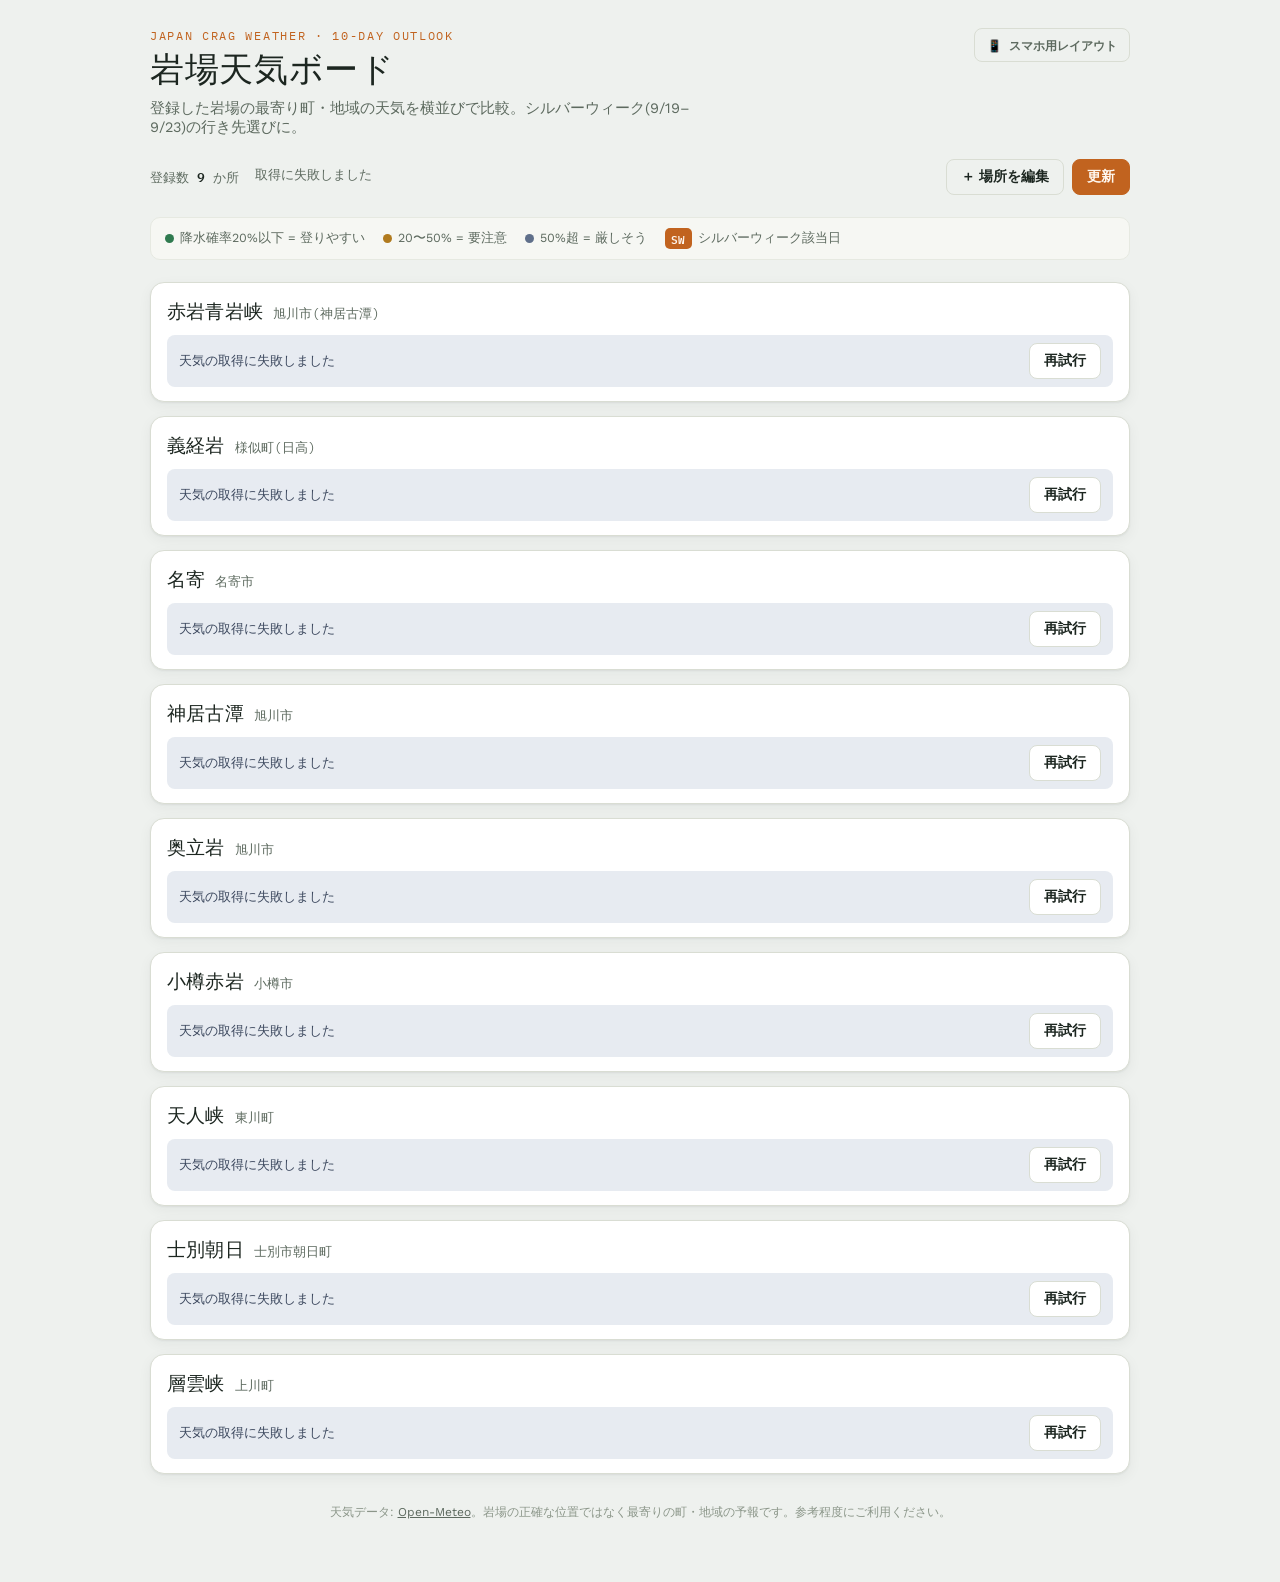
==== index.html @ 3c12f732 "Add mobile-optimized layout (crag switcher + vertical day list) Separate page from the desktop horiz" ====
<!doctype html>
<html lang="ja">
<head>
<meta charset="utf-8" />
<meta name="viewport" content="width=device-width, initial-scale=1" />
<title>岩場天気ボード</title>
<link rel="stylesheet" href="style.css" />
</head>
<body>
<div class="wrap">
  <header>
    <div class="header-top">
      <div>
        <p class="eyebrow">Japan Crag Weather &middot; 10-Day Outlook</p>
        <h1>岩場天気ボード</h1>
      </div>
      <a class="view-switch" href="mobile.html">📱 スマホ用レイアウト</a>
    </div>
    <p class="sub">登録した岩場の最寄り町・地域の天気を横並びで比較。シルバーウィーク(9/19–9/23)の行き先選びに。</p>
  </header>

  <div class="toprow">
    <div class="meta">
      <span>登録数 <b id="count-label">–</b> か所</span>
      <span id="updated-label">読み込み中…</span>
    </div>
    <div style="display:flex;gap:8px;align-items:center;">
      <span class="hidden-note" id="hidden-note" style="display:none;"></span>
      <button class="ghost" id="edit-toggle">＋ 場所を編集</button>
      <button class="primary" id="refresh-btn">更新</button>
    </div>
  </div>

  <div class="legend">
    <span class="item"><span class="dot good"></span>降水確率20%以下 = 登りやすい</span>
    <span class="item"><span class="dot caution"></span>20〜50% = 要注意</span>
    <span class="item"><span class="dot poor"></span>50%超 = 厳しそう</span>
    <span class="item"><span class="sw-chip">SW</span>シルバーウィーク該当日</span>
  </div>

  <div class="add-panel" id="add-panel">
    <label for="add-input">岩場・地名を検索して追加</label>
    <div class="add-row">
      <input type="text" id="add-input" placeholder="例：幌尻岳、増毛、瑞牆山 など" />
      <button id="search-btn">検索</button>
      <button class="ghost" id="cancel-add">閉じる</button>
    </div>
    <div class="search-results" id="search-results"></div>
    <p class="hint">Open-Meteoのジオコーディングで検索します。ヒットしたら追加してください（この端末にのみ保存されます）。</p>
  </div>

  <div class="locations" id="locations"></div>

  <footer>
    天気データ: <a href="https://open-meteo.com/" target="_blank" rel="noopener">Open-Meteo</a>。岩場の正確な位置ではなく最寄りの町・地域の予報です。参考程度にご利用ください。
  </footer>
</div>

<script src="app.js"></script>
</body>
</html>
---- style.css ----
@import url('https://fonts.googleapis.com/css2?family=Fjalla+One&family=Work+Sans:wght@400;500;600;700&family=IBM+Plex+Mono:wght@400;500;600&display=swap');

:root{
  --bg:#eef1ee;
  --surface:#ffffff;
  --surface-raised:#f6f7f3;
  --border:#d9ddd3;
  --border-soft:#e6e9e1;
  --text:#1c2620;
  --text-muted:#5d6a5f;
  --text-faint:#8b9689;
  --accent:#c1631f;
  --accent-soft:#f3e0c9;
  --accent-ink:#5c3212;
  --good:#2f7a4f;
  --good-bg:#e2f1e6;
  --good-ink:#1d5236;
  --caution:#b07a1e;
  --caution-bg:#f6ecd4;
  --caution-ink:#6b4c10;
  --poor:#5f6f8a;
  --poor-bg:#e7ebf1;
  --poor-ink:#3c485e;
  --sw-band:#c1631f;
  --shadow: 0 1px 2px rgba(28,38,32,.06), 0 4px 14px rgba(28,38,32,.05);
}
@media (prefers-color-scheme: dark){
  :root{
    --bg:#141a15;
    --surface:#1b231c;
    --surface-raised:#212b22;
    --border:#31402f;
    --border-soft:#293429;
    --text:#e8ede6;
    --text-muted:#a3b09e;
    --text-faint:#71806e;
    --accent:#e08a3d;
    --accent-soft:#3d2c17;
    --accent-ink:#f3d3ac;
    --good:#5fbf85;
    --good-bg:#193322;
    --good-ink:#a6e2bc;
    --caution:#dcb04e;
    --caution-bg:#3a2f14;
    --caution-ink:#f0d896;
    --poor:#93a3c2;
    --poor-bg:#232c3a;
    --poor-ink:#c1cbe0;
    --sw-band:#e08a3d;
    --shadow: 0 1px 2px rgba(0,0,0,.3), 0 4px 18px rgba(0,0,0,.35);
  }
}

*{box-sizing:border-box;}
html,body{background:var(--bg);}
body{
  color:var(--text);
  font-family:'Work Sans', system-ui, -apple-system, 'Hiragino Sans', 'Yu Gothic', sans-serif;
  margin:0;
  padding-inline:20px;
  padding-block:28px 60px;
}
.wrap{max-width:980px;margin-inline:auto;display:flex;flex-direction:column;gap:22px;}

h1{
  font-family:'Fjalla One', 'Hiragino Sans', sans-serif;
  font-weight:400;
  letter-spacing:.02em;
  font-size:clamp(26px,4vw,34px);
  margin:0;
  text-wrap:balance;
}
.eyebrow{
  font-family:'IBM Plex Mono', monospace;
  font-size:12px;
  letter-spacing:.14em;
  text-transform:uppercase;
  color:var(--accent);
  margin:0 0 4px;
}
header p.sub{margin:6px 0 0;color:var(--text-muted);font-size:14.5px;max-width:62ch;}
.header-top{display:flex;justify-content:space-between;align-items:flex-start;gap:12px;flex-wrap:wrap;}
.view-switch{
  font-family:'IBM Plex Mono',monospace;font-size:12px;font-weight:600;color:var(--text-muted);
  border:1px solid var(--border);border-radius:8px;padding:6px 12px;text-decoration:none;
  white-space:nowrap;flex:none;
}
.view-switch:hover{border-color:var(--accent);color:var(--accent-ink);}

.toprow{display:flex;flex-wrap:wrap;gap:12px;align-items:center;justify-content:space-between;}
.meta{
  display:flex;gap:16px;flex-wrap:wrap;
  font-family:'IBM Plex Mono',monospace;font-size:12.5px;color:var(--text-muted);
}
.meta b{color:var(--text);font-weight:600;}
button{
  font-family:'Work Sans',sans-serif;font-weight:600;font-size:13.5px;
  border-radius:8px;border:1px solid var(--border);background:var(--surface);
  color:var(--text);padding:8px 14px;cursor:pointer;
}
button:hover{border-color:var(--accent);}
button:focus-visible, input:focus-visible, a:focus-visible{outline:2px solid var(--accent);outline-offset:2px;}
button.primary{background:var(--accent);border-color:var(--accent);color:#fff8f0;}
button.ghost{background:transparent;}
button:disabled{opacity:.5;cursor:default;}

.legend{
  display:flex;flex-wrap:wrap;gap:10px 18px;align-items:center;
  background:var(--surface-raised);border:1px solid var(--border-soft);
  border-radius:10px;padding:10px 14px;font-size:12.5px;color:var(--text-muted);
}
.legend .item{display:flex;align-items:center;gap:6px;}
.dot{width:9px;height:9px;border-radius:50%;flex:none;}
.dot.good{background:var(--good);}
.dot.caution{background:var(--caution);}
.dot.poor{background:var(--poor);}
.legend .sw-chip{
  font-family:'IBM Plex Mono',monospace;font-size:10.5px;font-weight:600;
  color:#fff8f0;background:var(--sw-band);border-radius:5px;padding:1px 6px;letter-spacing:.04em;
}

.locations{display:flex;flex-direction:column;gap:14px;}

.card{
  background:var(--surface);border:1px solid var(--border);border-radius:14px;
  box-shadow:var(--shadow);padding:16px 16px 14px;
}
.card.hidden-card{display:none;}
.card-head{display:flex;align-items:baseline;justify-content:space-between;gap:10px;flex-wrap:wrap;margin-bottom:10px;}
.card-title{display:flex;align-items:baseline;gap:10px;flex-wrap:wrap;}
.card-title h2{font-family:'Fjalla One',sans-serif;font-weight:400;font-size:19px;margin:0;letter-spacing:.01em;}
.card-title .region{font-size:12.5px;color:var(--text-muted);font-family:'IBM Plex Mono',monospace;}
.icon-btn{
  font-family:'IBM Plex Mono',monospace;font-size:11px;color:var(--text-faint);
  background:none;border:none;padding:2px 4px;cursor:pointer;
}
.icon-btn:hover{color:var(--poor-ink);}

.strip{
  display:grid;grid-auto-flow:column;grid-auto-columns:88px;gap:8px;
  overflow-x:auto;padding-bottom:4px;
}
.day{
  border:1px solid var(--border-soft);border-radius:10px;padding:9px 6px 8px;
  display:flex;flex-direction:column;align-items:center;gap:4px;
  background:var(--surface-raised);position:relative;
}
.day.sw{border-color:var(--sw-band);}
.day .sw-tag{
  position:absolute;top:-8px;font-family:'IBM Plex Mono',monospace;font-size:9px;font-weight:600;
  color:#fff8f0;background:var(--sw-band);border-radius:4px;padding:0 4px;letter-spacing:.03em;
}
.day .wd{font-size:11px;color:var(--text-muted);font-weight:600;}
.day .dt{font-family:'IBM Plex Mono',monospace;font-size:10.5px;color:var(--text-faint);}
.day .icon{font-size:22px;line-height:1;margin:2px 0;}
.day .temps{font-family:'IBM Plex Mono',monospace;font-variant-numeric:tabular-nums;font-size:12.5px;text-align:center;}
.day .temps .hi{color:var(--text);font-weight:600;}
.day .temps .lo{color:var(--text-faint);}
.day .pop{
  font-family:'IBM Plex Mono',monospace;font-size:10.5px;font-weight:600;border-radius:5px;
  padding:1px 6px;margin-top:2px;
}
.pop.good{background:var(--good-bg);color:var(--good-ink);}
.pop.caution{background:var(--caution-bg);color:var(--caution-ink);}
.pop.poor{background:var(--poor-bg);color:var(--poor-ink);}

.skeleton .day{background:var(--surface-raised);opacity:.5;}
.row-error{
  font-size:13px;color:var(--poor-ink);background:var(--poor-bg);border-radius:8px;
  padding:8px 12px;display:flex;align-items:center;justify-content:space-between;gap:10px;
}

.add-panel{
  background:var(--surface);border:1px dashed var(--border);border-radius:14px;padding:14px 16px;
  display:none;flex-direction:column;gap:10px;
}
.add-panel.open{display:flex;}
.add-panel label{font-size:12.5px;color:var(--text-muted);font-weight:600;}
.add-row{display:flex;gap:8px;flex-wrap:wrap;}
.add-row input[type="text"]{
  flex:1;min-width:180px;border:1px solid var(--border);border-radius:8px;padding:8px 10px;
  background:var(--surface-raised);color:var(--text);font-family:'Work Sans',sans-serif;font-size:14px;
}
.search-results{display:flex;flex-direction:column;gap:6px;}
.search-hit{
  display:flex;justify-content:space-between;gap:8px;align-items:center;
  border:1px solid var(--border-soft);border-radius:8px;padding:7px 10px;font-size:13px;
  background:var(--surface-raised);
}
.search-hit span.name{font-weight:600;}
.search-hit span.geo{font-family:'IBM Plex Mono',monospace;font-size:11px;color:var(--text-faint);}
.hint{font-size:12px;color:var(--text-faint);margin:0;}

.hidden-note{font-size:12.5px;color:var(--text-muted);}
.hidden-note button{padding:3px 9px;font-size:12px;margin-left:6px;}

footer{color:var(--text-faint);font-size:12px;text-align:center;margin-top:6px;line-height:1.7;}
footer a{color:var(--text-muted);}

@media (max-width:480px){
  .strip{grid-auto-columns:78px;}
}
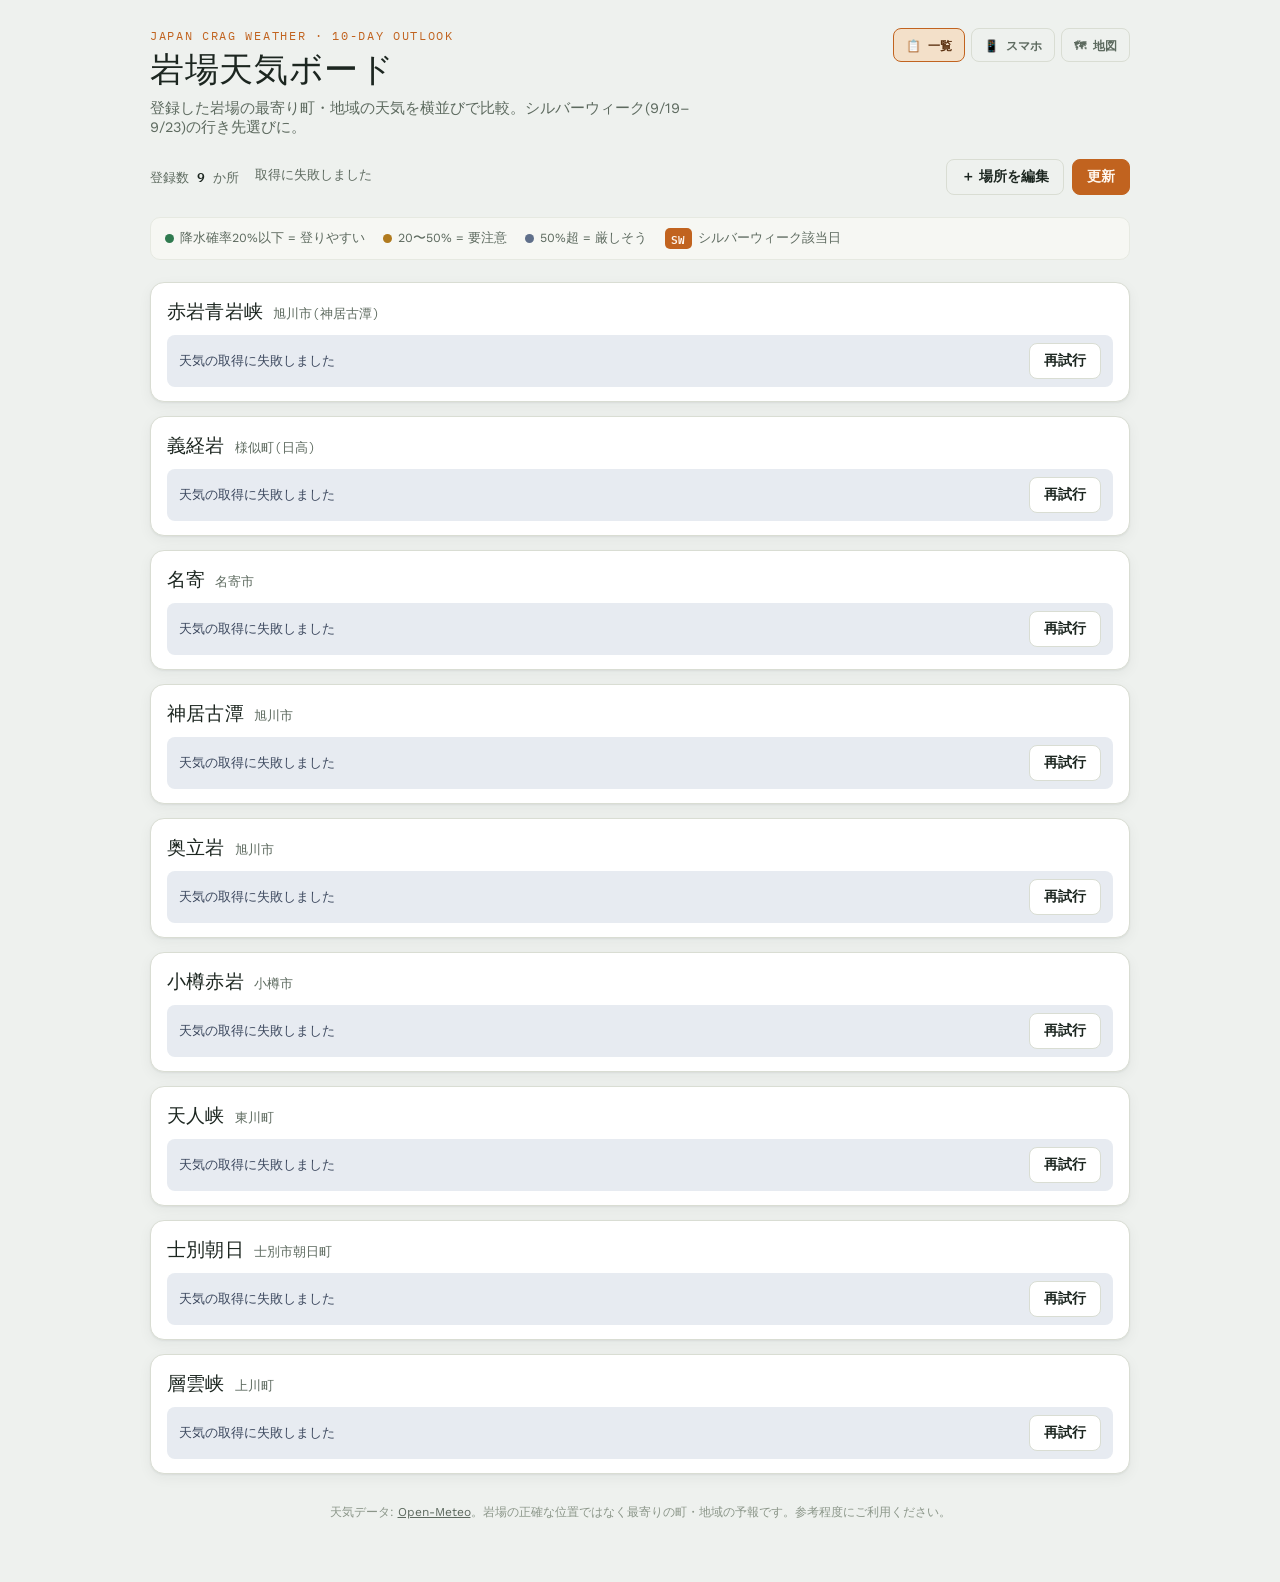
==== commit 53a7f1f7: "Mobile: day-count filter + all-crags list; add crag map page Mobile layout now shows every registere" ====
--- a/index.html
+++ b/index.html
@@ -14,7 +14,11 @@
         <p class="eyebrow">Japan Crag Weather &middot; 10-Day Outlook</p>
         <h1>岩場天気ボード</h1>
       </div>
-      <a class="view-switch" href="mobile.html">📱 スマホ用レイアウト</a>
+      <nav class="view-nav">
+        <span class="view-switch active">📋 一覧</span>
+        <a class="view-switch" href="mobile.html">📱 スマホ</a>
+        <a class="view-switch" href="map.html">🗺 地図</a>
+      </nav>
     </div>
     <p class="sub">登録した岩場の最寄り町・地域の天気を横並びで比較。シルバーウィーク(9/19–9/23)の行き先選びに。</p>
   </header>
--- a/style.css
+++ b/style.css
@@ -80,12 +80,14 @@
 }
 header p.sub{margin:6px 0 0;color:var(--text-muted);font-size:14.5px;max-width:62ch;}
 .header-top{display:flex;justify-content:space-between;align-items:flex-start;gap:12px;flex-wrap:wrap;}
+.view-nav{display:flex;gap:6px;flex:none;}
 .view-switch{
   font-family:'IBM Plex Mono',monospace;font-size:12px;font-weight:600;color:var(--text-muted);
   border:1px solid var(--border);border-radius:8px;padding:6px 12px;text-decoration:none;
   white-space:nowrap;flex:none;
 }
 .view-switch:hover{border-color:var(--accent);color:var(--accent-ink);}
+.view-switch.active{background:var(--accent-soft);border-color:var(--accent);color:var(--accent-ink);}
 
 .toprow{display:flex;flex-wrap:wrap;gap:12px;align-items:center;justify-content:space-between;}
 .meta{
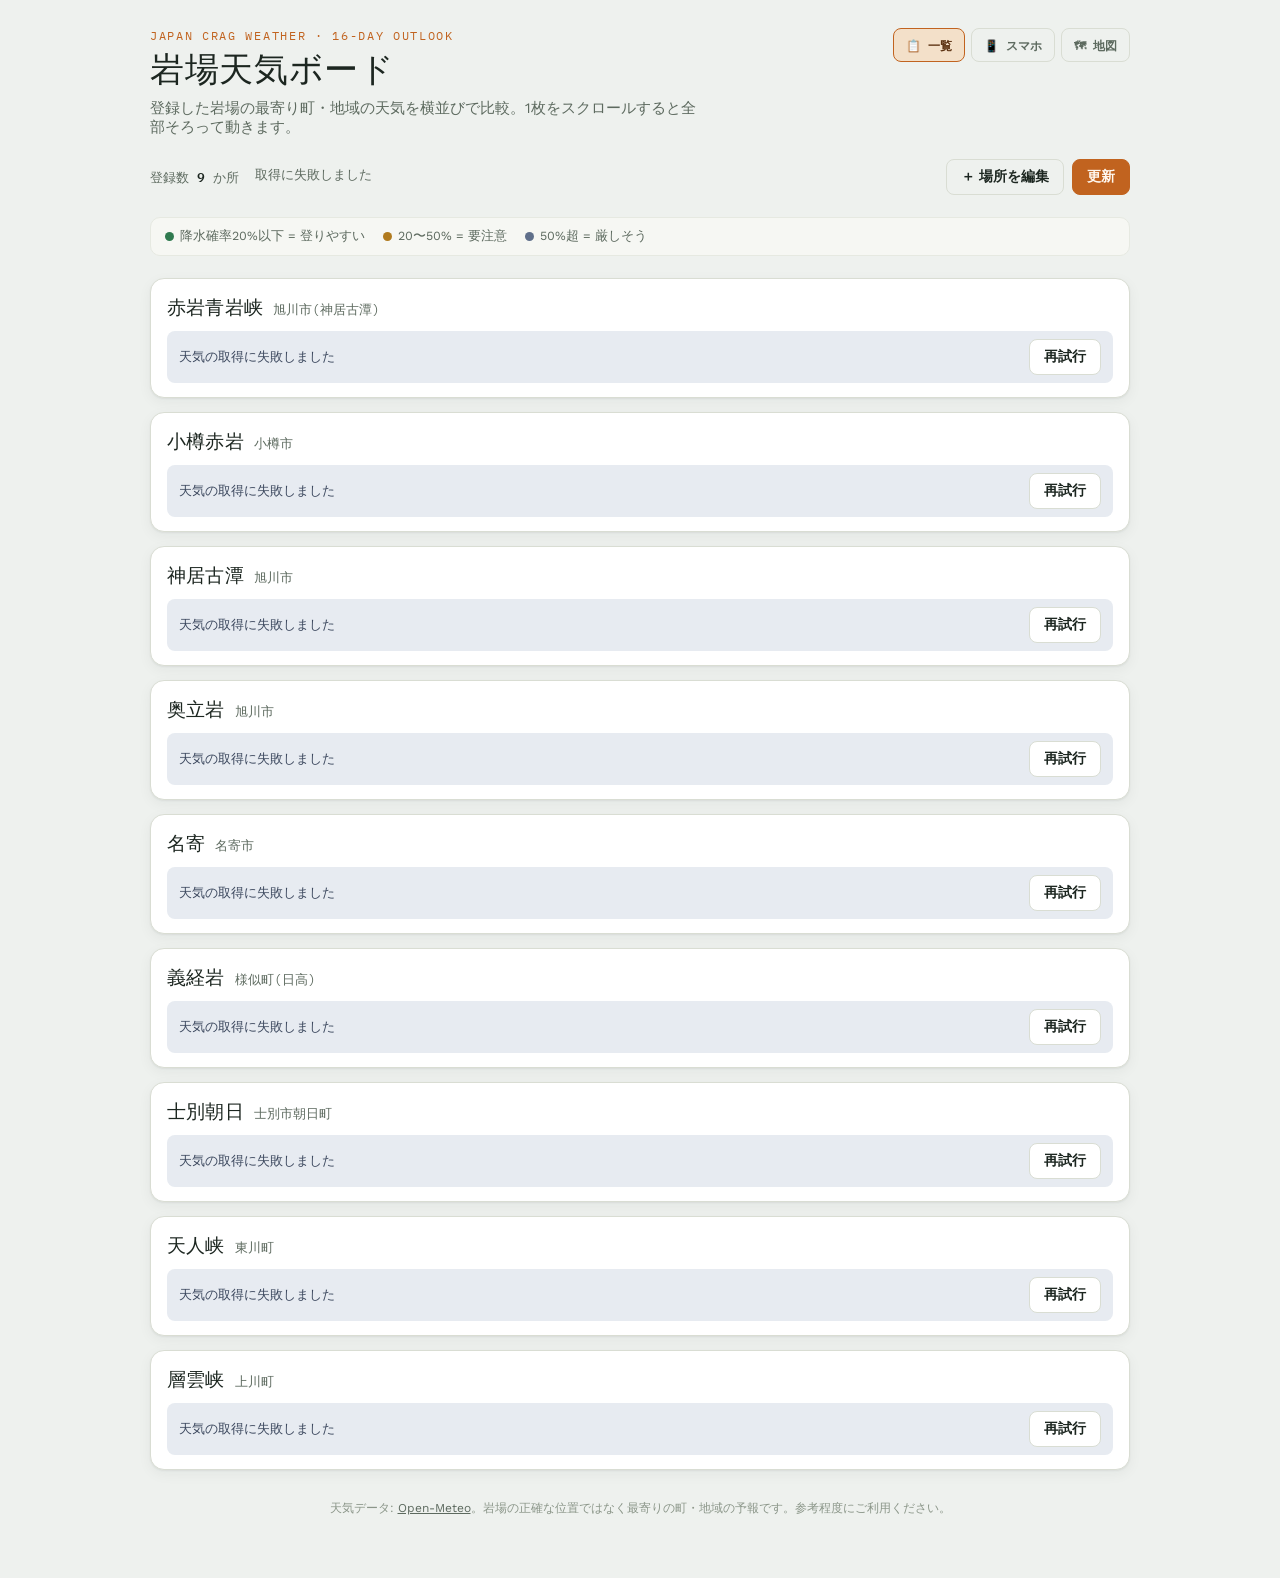
==== commit c08f3154: "Sync scroll across crags, drop Silver Week, calendar-driven views - Scrolling one crag's day-strip n" ====
--- a/index.html
+++ b/index.html
@@ -5,13 +5,23 @@
 <meta name="viewport" content="width=device-width, initial-scale=1" />
 <title>岩場天気ボード</title>
 <link rel="stylesheet" href="style.css" />
+<script>
+  // Narrow-screen visitors get the touch-friendly layout automatically;
+  // a visitor who came back here on purpose (via the mobile page's nav) is left alone.
+  try{
+    var prefersDesktop = sessionStorage.getItem("crag-weather-prefer-desktop") === "1";
+    if(!prefersDesktop && window.matchMedia("(max-width: 700px)").matches){
+      location.replace("mobile.html");
+    }
+  }catch(e){}
+</script>
 </head>
 <body>
 <div class="wrap">
   <header>
     <div class="header-top">
       <div>
-        <p class="eyebrow">Japan Crag Weather &middot; 10-Day Outlook</p>
+        <p class="eyebrow">Japan Crag Weather &middot; 16-Day Outlook</p>
         <h1>岩場天気ボード</h1>
       </div>
       <nav class="view-nav">
@@ -20,7 +30,7 @@
         <a class="view-switch" href="map.html">🗺 地図</a>
       </nav>
     </div>
-    <p class="sub">登録した岩場の最寄り町・地域の天気を横並びで比較。シルバーウィーク(9/19–9/23)の行き先選びに。</p>
+    <p class="sub">登録した岩場の最寄り町・地域の天気を横並びで比較。1枚をスクロールすると全部そろって動きます。</p>
   </header>
 
   <div class="toprow">
@@ -39,7 +49,6 @@
     <span class="item"><span class="dot good"></span>降水確率20%以下 = 登りやすい</span>
     <span class="item"><span class="dot caution"></span>20〜50% = 要注意</span>
     <span class="item"><span class="dot poor"></span>50%超 = 厳しそう</span>
-    <span class="item"><span class="sw-chip">SW</span>シルバーウィーク該当日</span>
   </div>
 
   <div class="add-panel" id="add-panel">
@@ -60,6 +69,7 @@
   </footer>
 </div>
 
+<script src="shared.js"></script>
 <script src="app.js"></script>
 </body>
 </html>
--- a/style.css
+++ b/style.css
@@ -21,7 +21,6 @@
   --poor:#5f6f8a;
   --poor-bg:#e7ebf1;
   --poor-ink:#3c485e;
-  --sw-band:#c1631f;
   --shadow: 0 1px 2px rgba(28,38,32,.06), 0 4px 14px rgba(28,38,32,.05);
 }
 @media (prefers-color-scheme: dark){
@@ -46,7 +45,6 @@
     --poor:#93a3c2;
     --poor-bg:#232c3a;
     --poor-ink:#c1cbe0;
-    --sw-band:#e08a3d;
     --shadow: 0 1px 2px rgba(0,0,0,.3), 0 4px 18px rgba(0,0,0,.35);
   }
 }
@@ -116,10 +114,14 @@
 .dot.good{background:var(--good);}
 .dot.caution{background:var(--caution);}
 .dot.poor{background:var(--poor);}
-.legend .sw-chip{
-  font-family:'IBM Plex Mono',monospace;font-size:10.5px;font-weight:600;
-  color:#fff8f0;background:var(--sw-band);border-radius:5px;padding:1px 6px;letter-spacing:.04em;
-}
+
+.date-row{display:flex;align-items:center;gap:10px;flex-wrap:wrap;}
+.date-row label{font-size:12.5px;color:var(--text-muted);font-weight:600;}
+.date-row input[type="date"]{
+  border:1px solid var(--border);border-radius:8px;padding:7px 10px;background:var(--surface);
+  color:var(--text);font-family:'IBM Plex Mono',monospace;font-size:13.5px;
+}
+.date-row .date-hint{font-size:12px;color:var(--text-faint);}
 
 .locations{display:flex;flex-direction:column;gap:14px;}
 
@@ -146,11 +148,6 @@
   border:1px solid var(--border-soft);border-radius:10px;padding:9px 6px 8px;
   display:flex;flex-direction:column;align-items:center;gap:4px;
   background:var(--surface-raised);position:relative;
-}
-.day.sw{border-color:var(--sw-band);}
-.day .sw-tag{
-  position:absolute;top:-8px;font-family:'IBM Plex Mono',monospace;font-size:9px;font-weight:600;
-  color:#fff8f0;background:var(--sw-band);border-radius:4px;padding:0 4px;letter-spacing:.03em;
 }
 .day .wd{font-size:11px;color:var(--text-muted);font-weight:600;}
 .day .dt{font-family:'IBM Plex Mono',monospace;font-size:10.5px;color:var(--text-faint);}
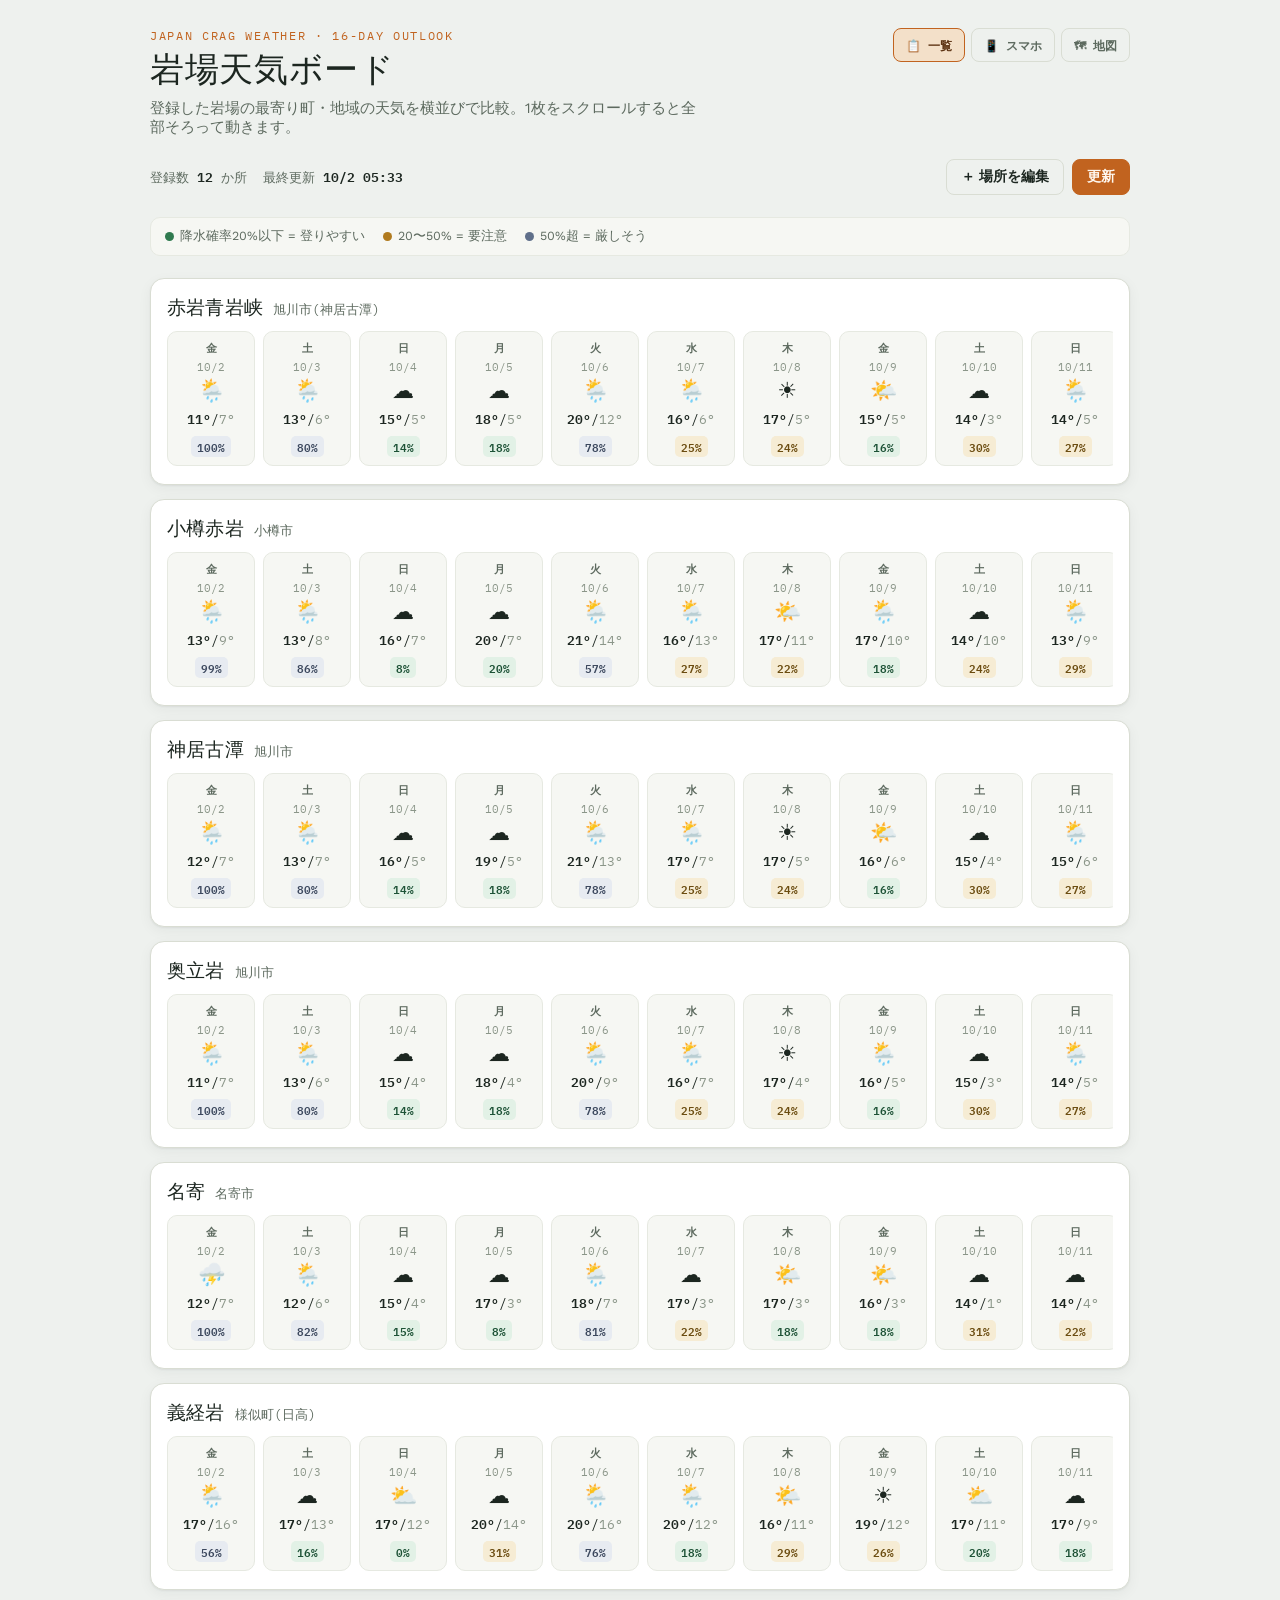
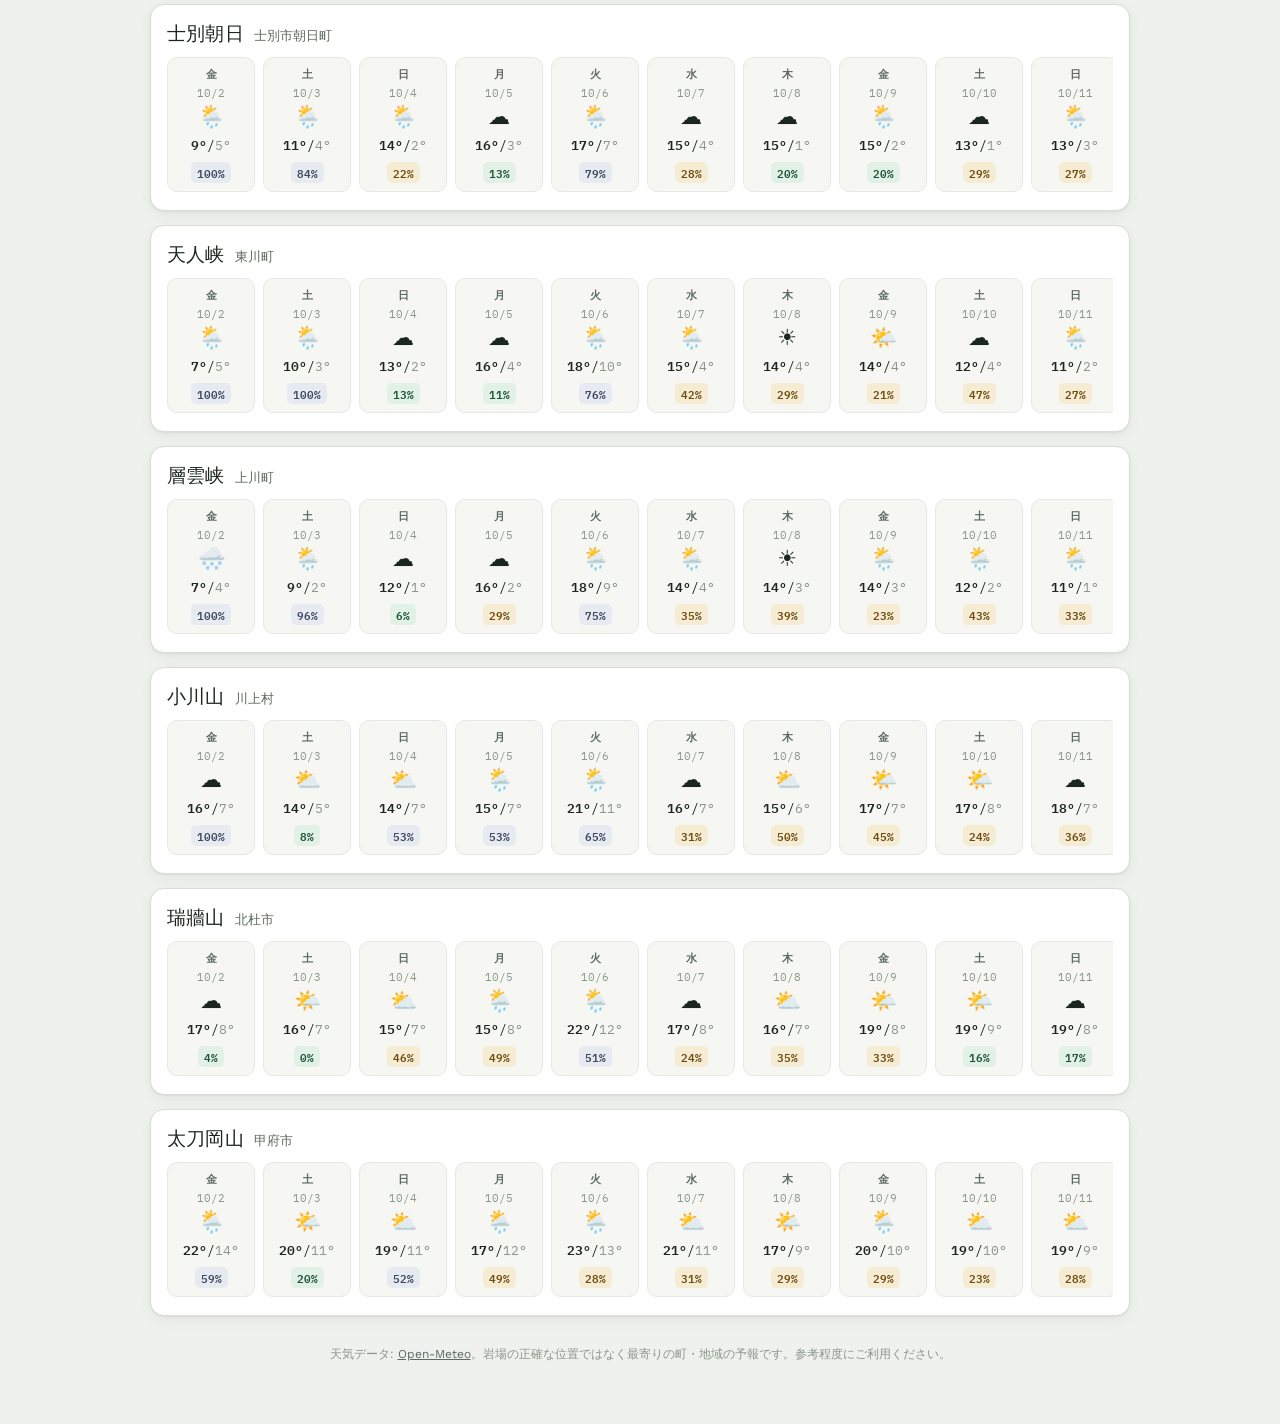
==== commit 6afb976b: "Add SEO basics: meta tags, OGP, structured data, robots.txt, sitemap.xml The site had zero SEO surfa" ====
--- a/index.html
+++ b/index.html
@@ -3,8 +3,33 @@
 <head>
 <meta charset="utf-8" />
 <meta name="viewport" content="width=device-width, initial-scale=1" />
-<title>岩場天気ボード</title>
+<title>岩場天気ボード - クライミング岩場の天気予報まとめ</title>
+<meta name="description" content="全国のクライミング・ボルダリングの岩場、最寄り町の天気予報をまとめて比較できる無料ツール。16日間の予報を一覧・地図・スマホ向けカレンダーから確認できます。" />
+<meta name="robots" content="index,follow" />
+<link rel="canonical" href="https://shumpei2001.github.io/crag-weather/" />
+<meta property="og:type" content="website" />
+<meta property="og:site_name" content="岩場天気ボード" />
+<meta property="og:title" content="岩場天気ボード - クライミング岩場の天気予報まとめ" />
+<meta property="og:description" content="全国のクライミング・ボルダリングの岩場、最寄り町の天気予報をまとめて比較できる無料ツール。" />
+<meta property="og:url" content="https://shumpei2001.github.io/crag-weather/" />
+<meta property="og:locale" content="ja_JP" />
+<meta name="twitter:card" content="summary" />
+<meta name="twitter:title" content="岩場天気ボード - クライミング岩場の天気予報まとめ" />
+<meta name="twitter:description" content="全国のクライミング・ボルダリングの岩場、最寄り町の天気予報をまとめて比較できる無料ツール。" />
 <link rel="stylesheet" href="style.css" />
+<script type="application/ld+json">
+{
+  "@context": "https://schema.org",
+  "@type": "WebApplication",
+  "name": "岩場天気ボード",
+  "url": "https://shumpei2001.github.io/crag-weather/",
+  "description": "全国のクライミング・ボルダリングの岩場、最寄り町の天気予報をまとめて比較できる無料ツール。",
+  "applicationCategory": "UtilitiesApplication",
+  "operatingSystem": "Any",
+  "inLanguage": "ja",
+  "isAccessibleForFree": true
+}
+</script>
 <script>
   // Narrow-screen visitors get the touch-friendly layout automatically;
   // a visitor who came back here on purpose (via the mobile page's nav) is left alone.
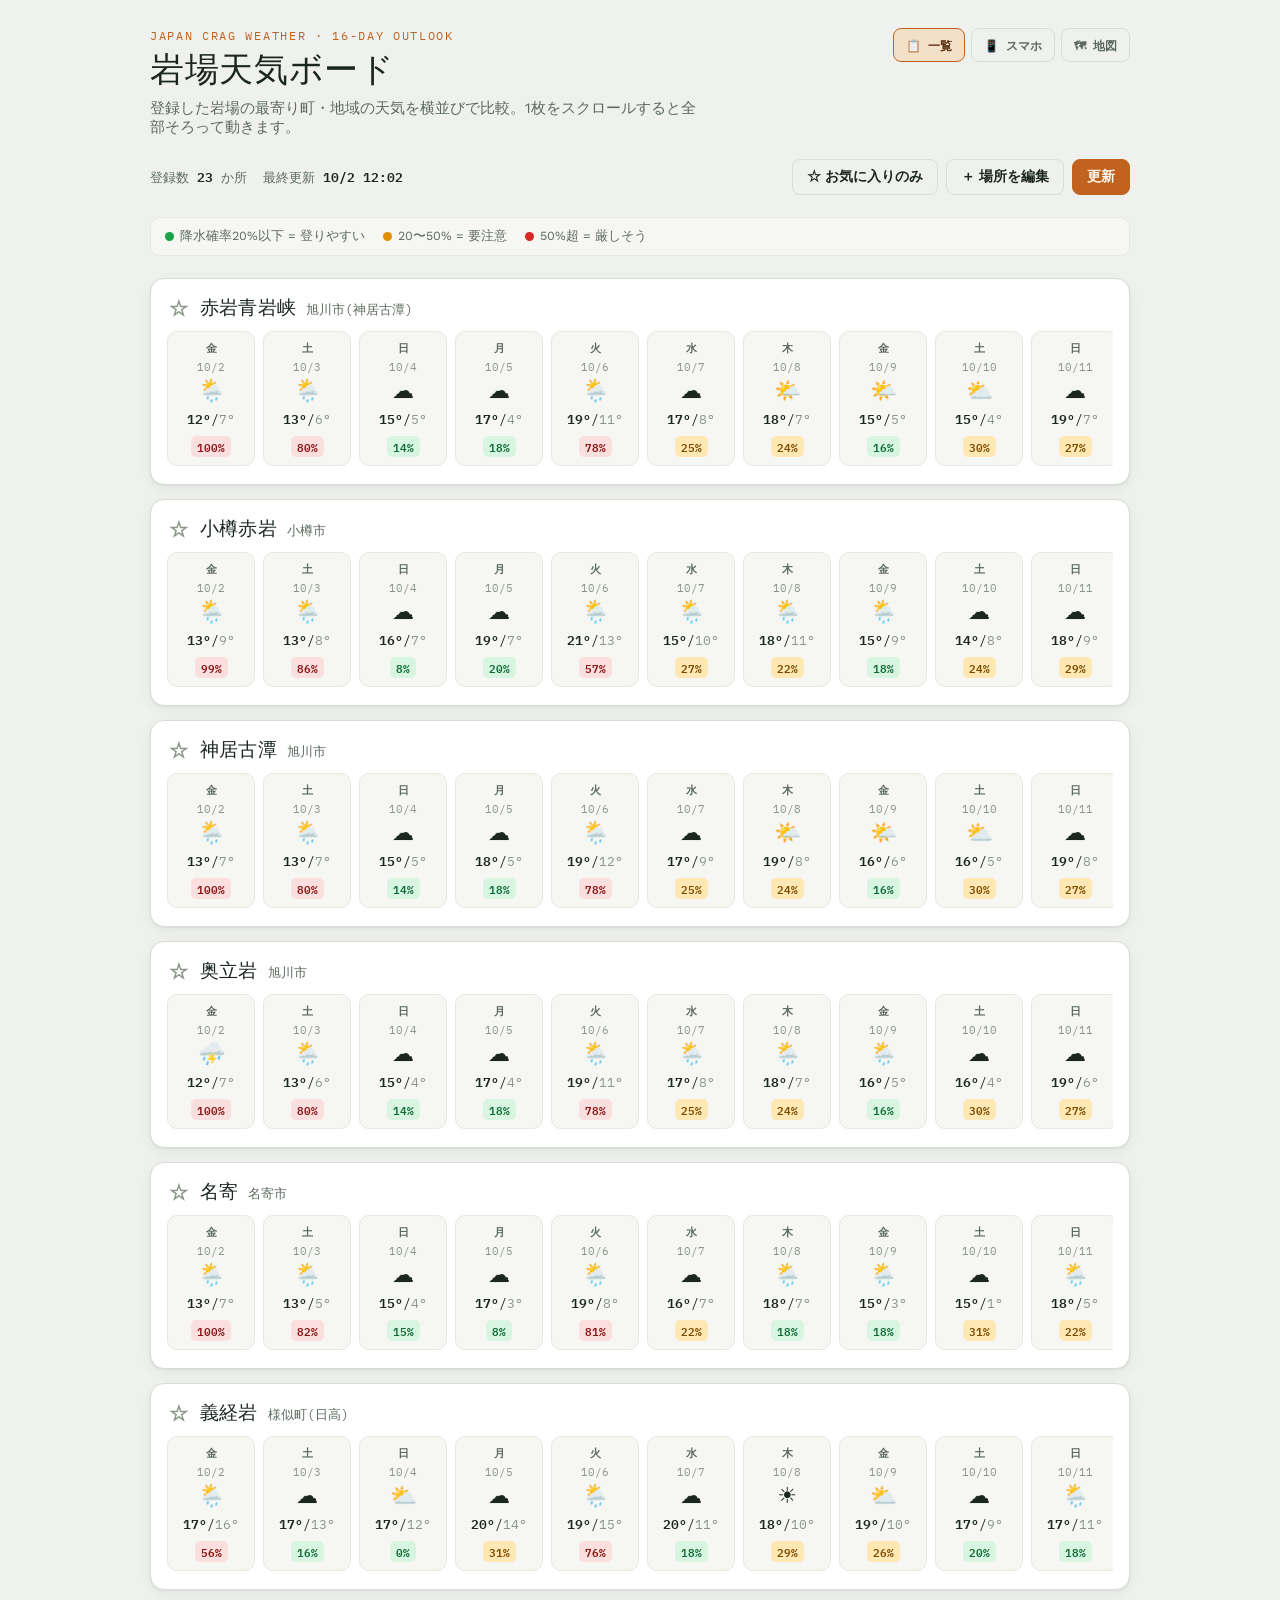
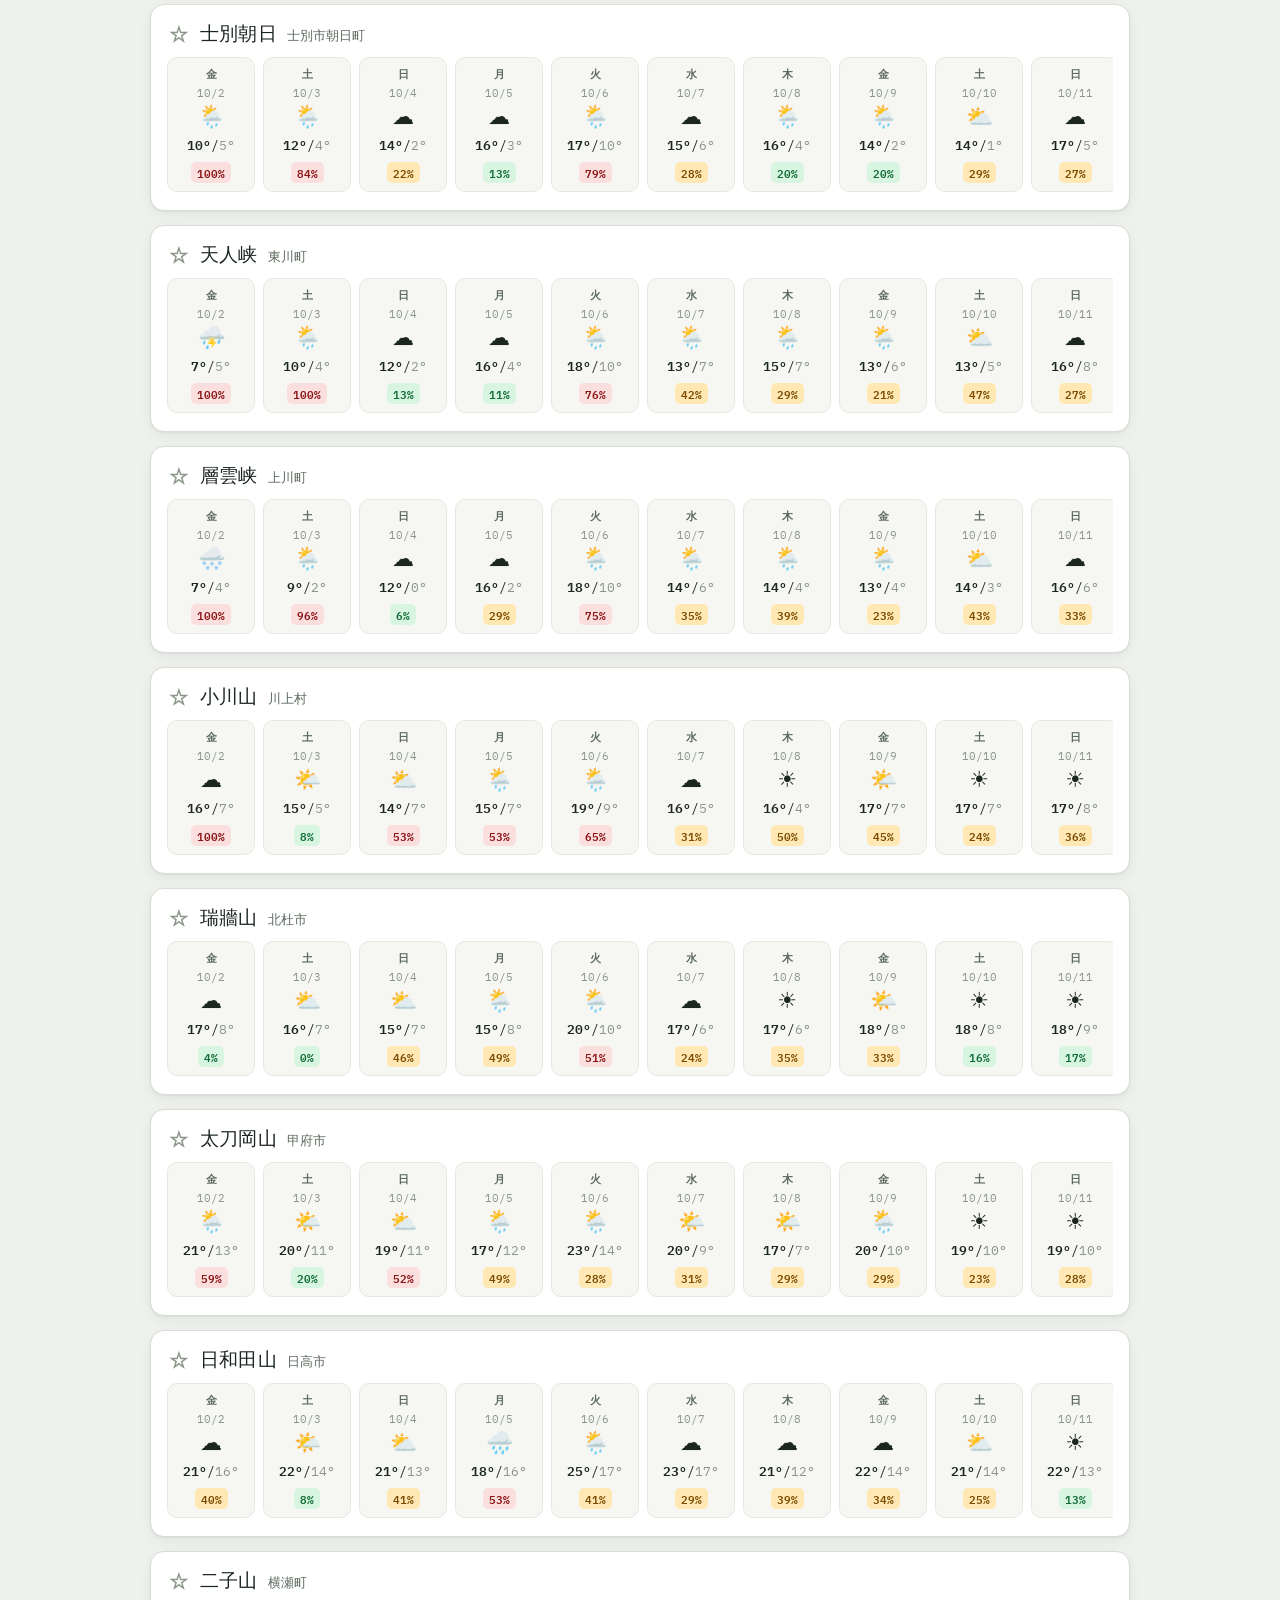
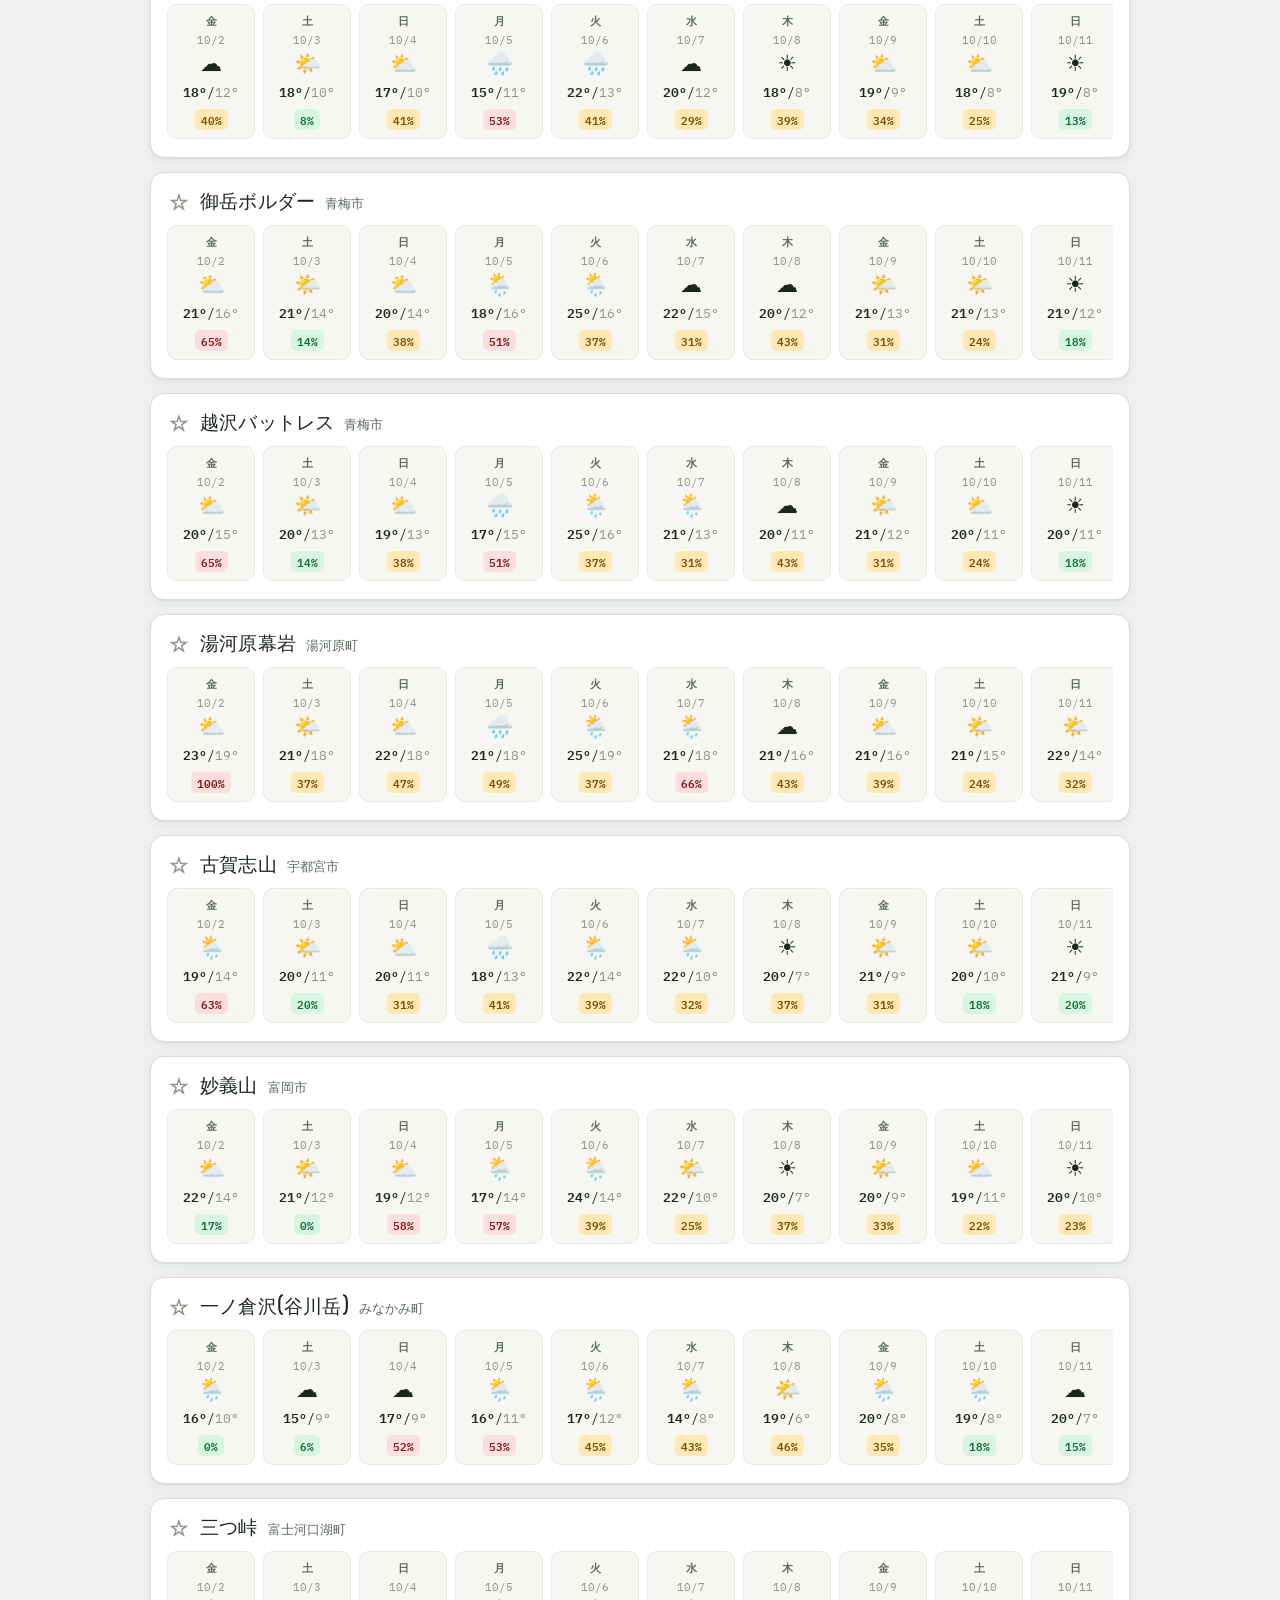
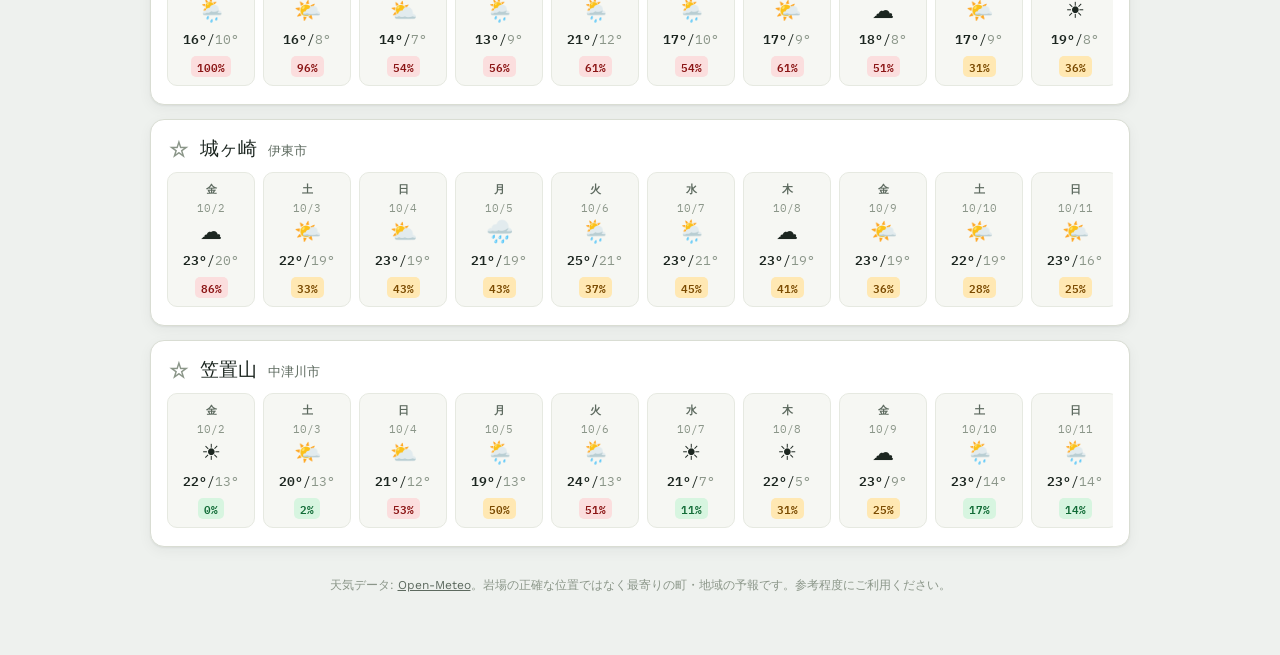
==== commit dc1a978e: "Add favorites: star crags and filter to favorites only Star button on every crag card (desktop + mob" ====
--- a/index.html
+++ b/index.html
@@ -3,6 +3,7 @@
 <head>
 <meta charset="utf-8" />
 <meta name="viewport" content="width=device-width, initial-scale=1" />
+<meta name="google-site-verification" content="5ssYtraUN7Qin5nMZVp0XB-z2Ccbjzz2m-BGXpXzD_s" />
 <title>岩場天気ボード - クライミング岩場の天気予報まとめ</title>
 <meta name="description" content="全国のクライミング・ボルダリングの岩場、最寄り町の天気予報をまとめて比較できる無料ツール。16日間の予報を一覧・地図・スマホ向けカレンダーから確認できます。" />
 <meta name="robots" content="index,follow" />
@@ -65,6 +66,7 @@
     </div>
     <div style="display:flex;gap:8px;align-items:center;">
       <span class="hidden-note" id="hidden-note" style="display:none;"></span>
+      <button class="ghost fav-toggle" id="fav-toggle">☆ お気に入りのみ</button>
       <button class="ghost" id="edit-toggle">＋ 場所を編集</button>
       <button class="primary" id="refresh-btn">更新</button>
     </div>
--- a/style.css
+++ b/style.css
@@ -12,15 +12,15 @@
   --accent:#c1631f;
   --accent-soft:#f3e0c9;
   --accent-ink:#5c3212;
-  --good:#2f7a4f;
-  --good-bg:#e2f1e6;
-  --good-ink:#1d5236;
-  --caution:#b07a1e;
-  --caution-bg:#f6ecd4;
-  --caution-ink:#6b4c10;
-  --poor:#5f6f8a;
-  --poor-bg:#e7ebf1;
-  --poor-ink:#3c485e;
+  --good:#16a34a;
+  --good-bg:#d7f5e0;
+  --good-ink:#116b36;
+  --caution:#e08e00;
+  --caution-bg:#ffe8b3;
+  --caution-ink:#7a4a00;
+  --poor:#dc2626;
+  --poor-bg:#fbdede;
+  --poor-ink:#8a1414;
   --shadow: 0 1px 2px rgba(28,38,32,.06), 0 4px 14px rgba(28,38,32,.05);
 }
 @media (prefers-color-scheme: dark){
@@ -36,15 +36,15 @@
     --accent:#e08a3d;
     --accent-soft:#3d2c17;
     --accent-ink:#f3d3ac;
-    --good:#5fbf85;
-    --good-bg:#193322;
-    --good-ink:#a6e2bc;
-    --caution:#dcb04e;
-    --caution-bg:#3a2f14;
-    --caution-ink:#f0d896;
-    --poor:#93a3c2;
-    --poor-bg:#232c3a;
-    --poor-ink:#c1cbe0;
+    --good:#22c55e;
+    --good-bg:#0f3d20;
+    --good-ink:#8df0b0;
+    --caution:#f59e0b;
+    --caution-bg:#452c05;
+    --caution-ink:#ffcf70;
+    --poor:#ef4444;
+    --poor-bg:#451a1a;
+    --poor-ink:#ffb4b4;
     --shadow: 0 1px 2px rgba(0,0,0,.3), 0 4px 18px rgba(0,0,0,.35);
   }
 }
@@ -139,6 +139,13 @@
   background:none;border:none;padding:2px 4px;cursor:pointer;
 }
 .icon-btn:hover{color:var(--poor-ink);}
+.star-btn{
+  background:none;border:none;padding:0 2px;margin:0;font-size:19px;line-height:1;
+  color:var(--text-faint);cursor:pointer;align-self:center;
+}
+.star-btn:hover{color:var(--caution);border:none;}
+.star-btn.on{color:var(--caution);}
+.fav-toggle.on{background:var(--caution-bg);border-color:var(--caution);color:var(--caution-ink);}
 
 .strip{
   display:grid;grid-auto-flow:column;grid-auto-columns:88px;gap:8px;
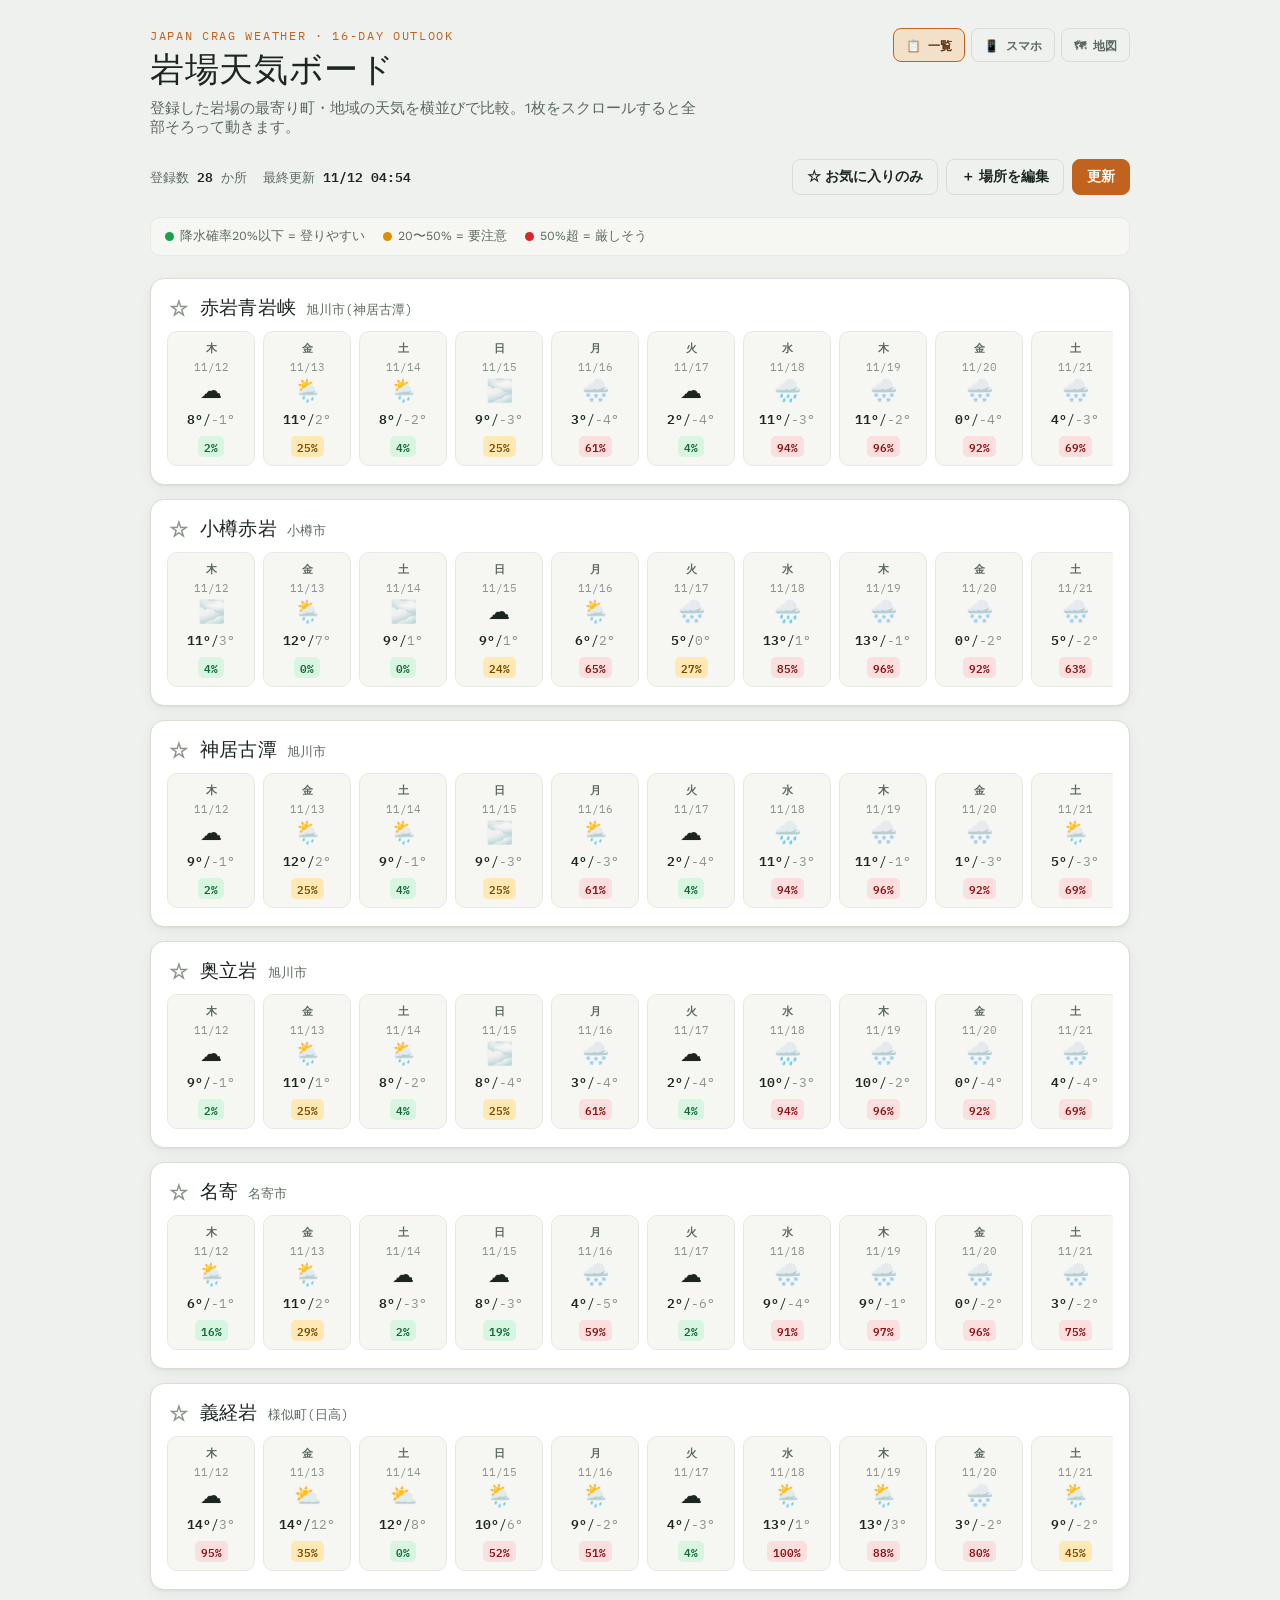
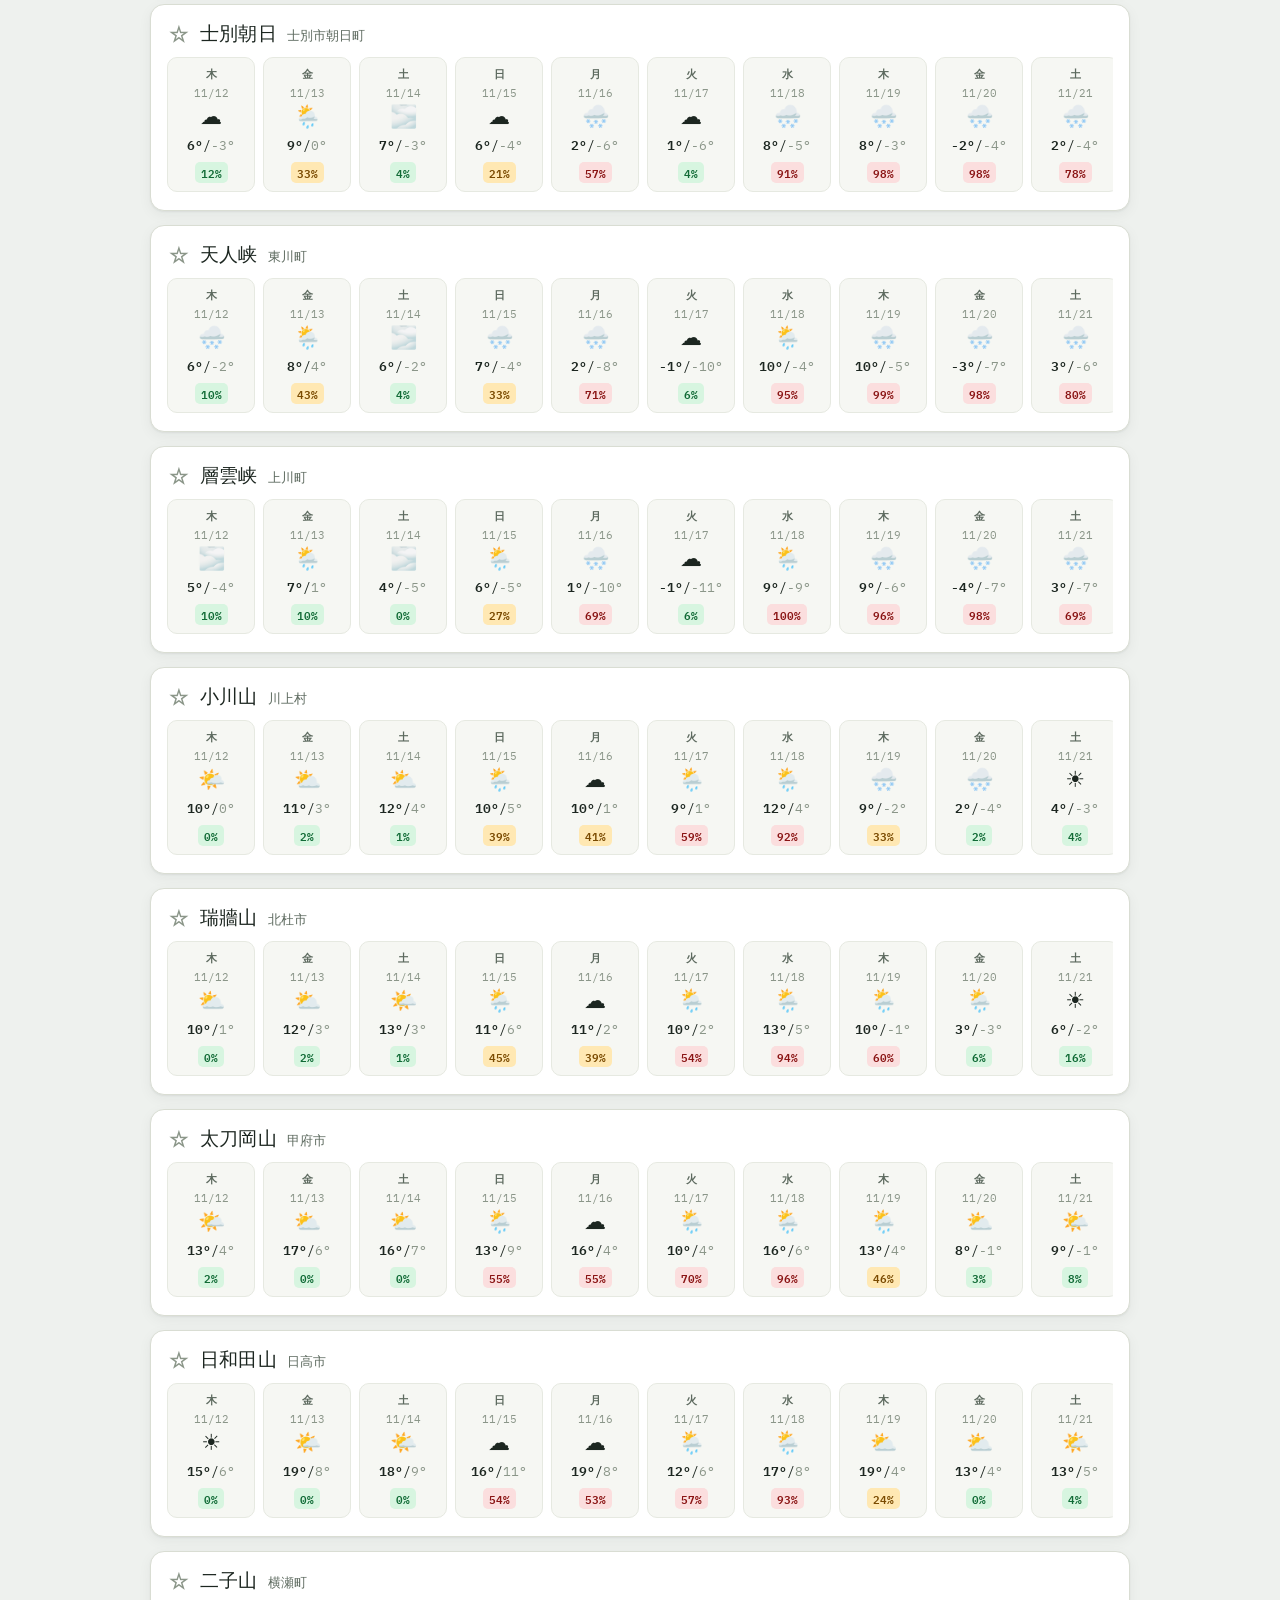
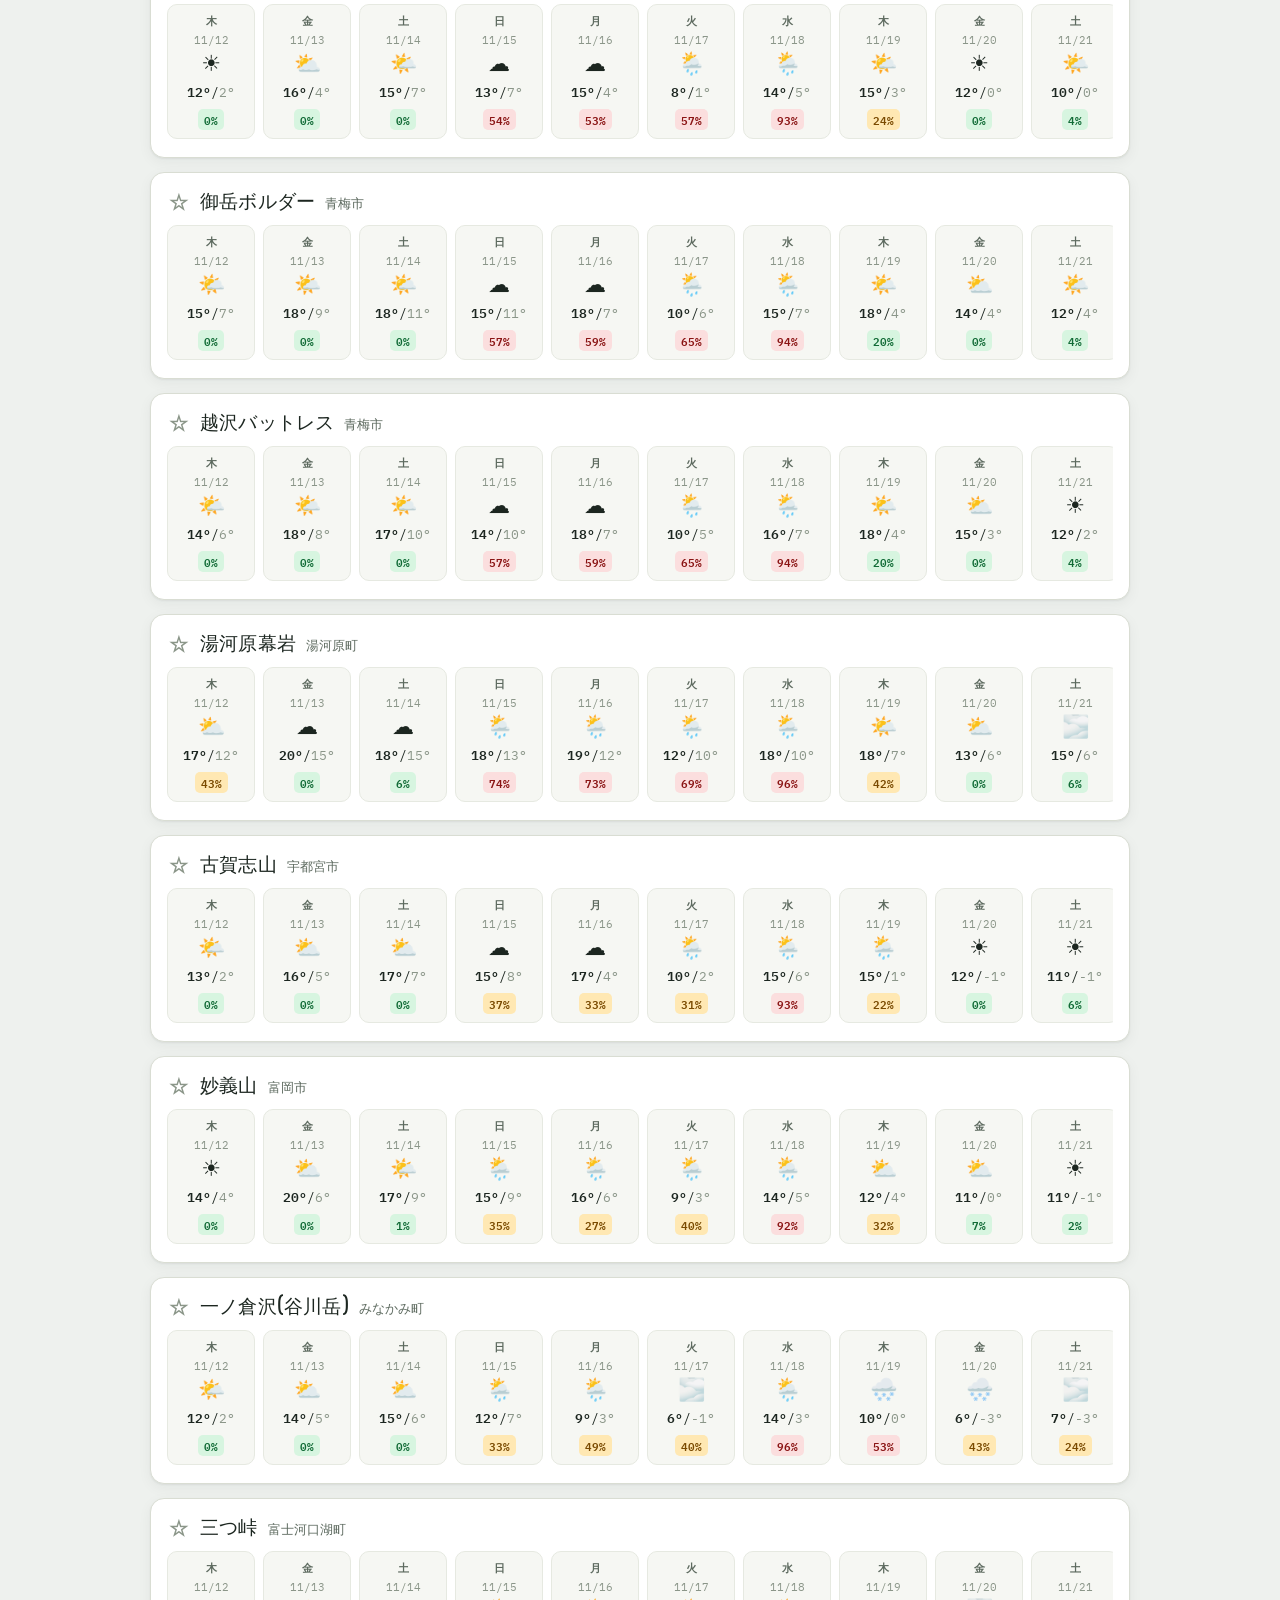
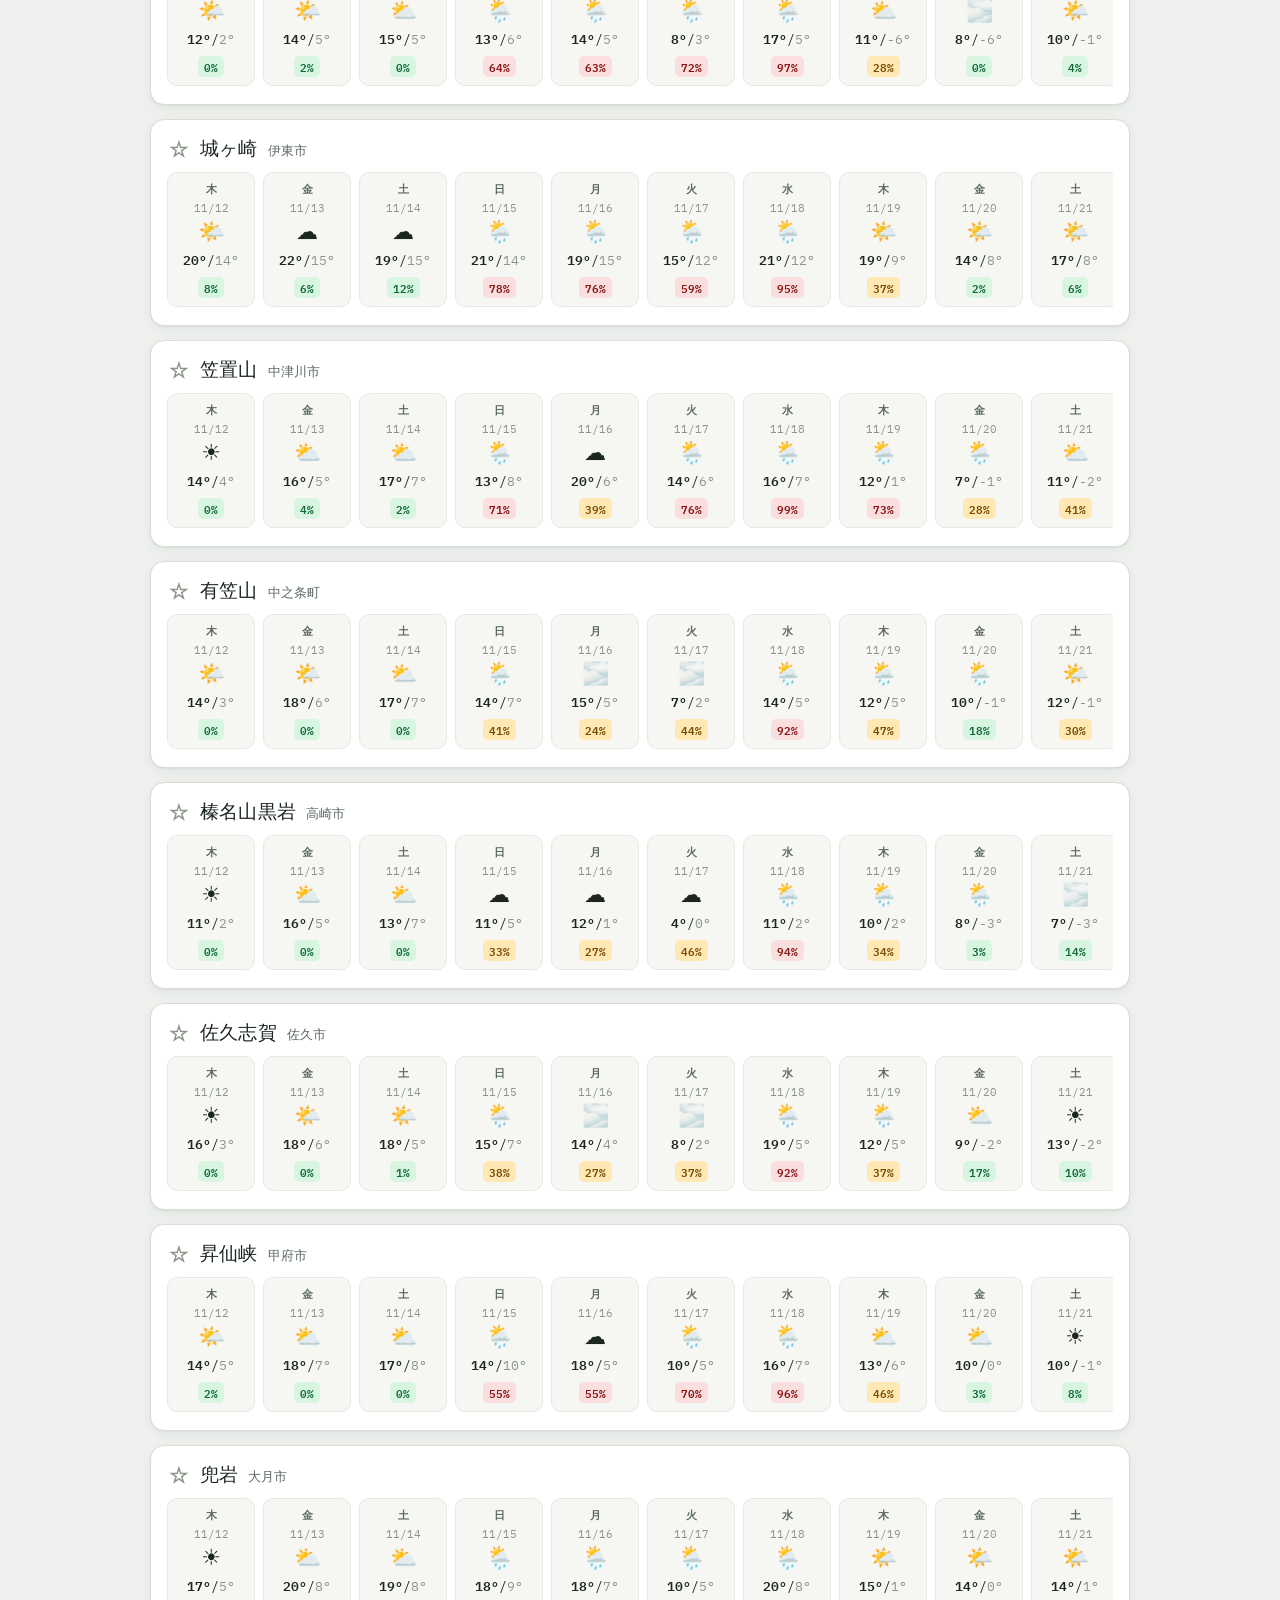
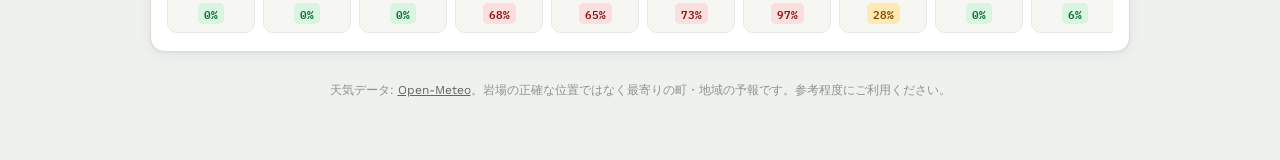
==== commit feb4464b: "Move to custom domain weather.japancrags.com Co-Authored-By: Claude Sonnet 5.5 <noreply@anthropic.co" ====
--- a/index.html
+++ b/index.html
@@ -7,12 +7,12 @@
 <title>岩場天気ボード - クライミング岩場の天気予報まとめ</title>
 <meta name="description" content="全国のクライミング・ボルダリングの岩場、最寄り町の天気予報をまとめて比較できる無料ツール。16日間の予報を一覧・地図・スマホ向けカレンダーから確認できます。" />
 <meta name="robots" content="index,follow" />
-<link rel="canonical" href="https://shumpei2001.github.io/crag-weather/" />
+<link rel="canonical" href="https://weather.japancrags.com/" />
 <meta property="og:type" content="website" />
 <meta property="og:site_name" content="岩場天気ボード" />
 <meta property="og:title" content="岩場天気ボード - クライミング岩場の天気予報まとめ" />
 <meta property="og:description" content="全国のクライミング・ボルダリングの岩場、最寄り町の天気予報をまとめて比較できる無料ツール。" />
-<meta property="og:url" content="https://shumpei2001.github.io/crag-weather/" />
+<meta property="og:url" content="https://weather.japancrags.com/" />
 <meta property="og:locale" content="ja_JP" />
 <meta name="twitter:card" content="summary" />
 <meta name="twitter:title" content="岩場天気ボード - クライミング岩場の天気予報まとめ" />
@@ -23,7 +23,7 @@
   "@context": "https://schema.org",
   "@type": "WebApplication",
   "name": "岩場天気ボード",
-  "url": "https://shumpei2001.github.io/crag-weather/",
+  "url": "https://weather.japancrags.com/",
   "description": "全国のクライミング・ボルダリングの岩場、最寄り町の天気予報をまとめて比較できる無料ツール。",
   "applicationCategory": "UtilitiesApplication",
   "operatingSystem": "Any",
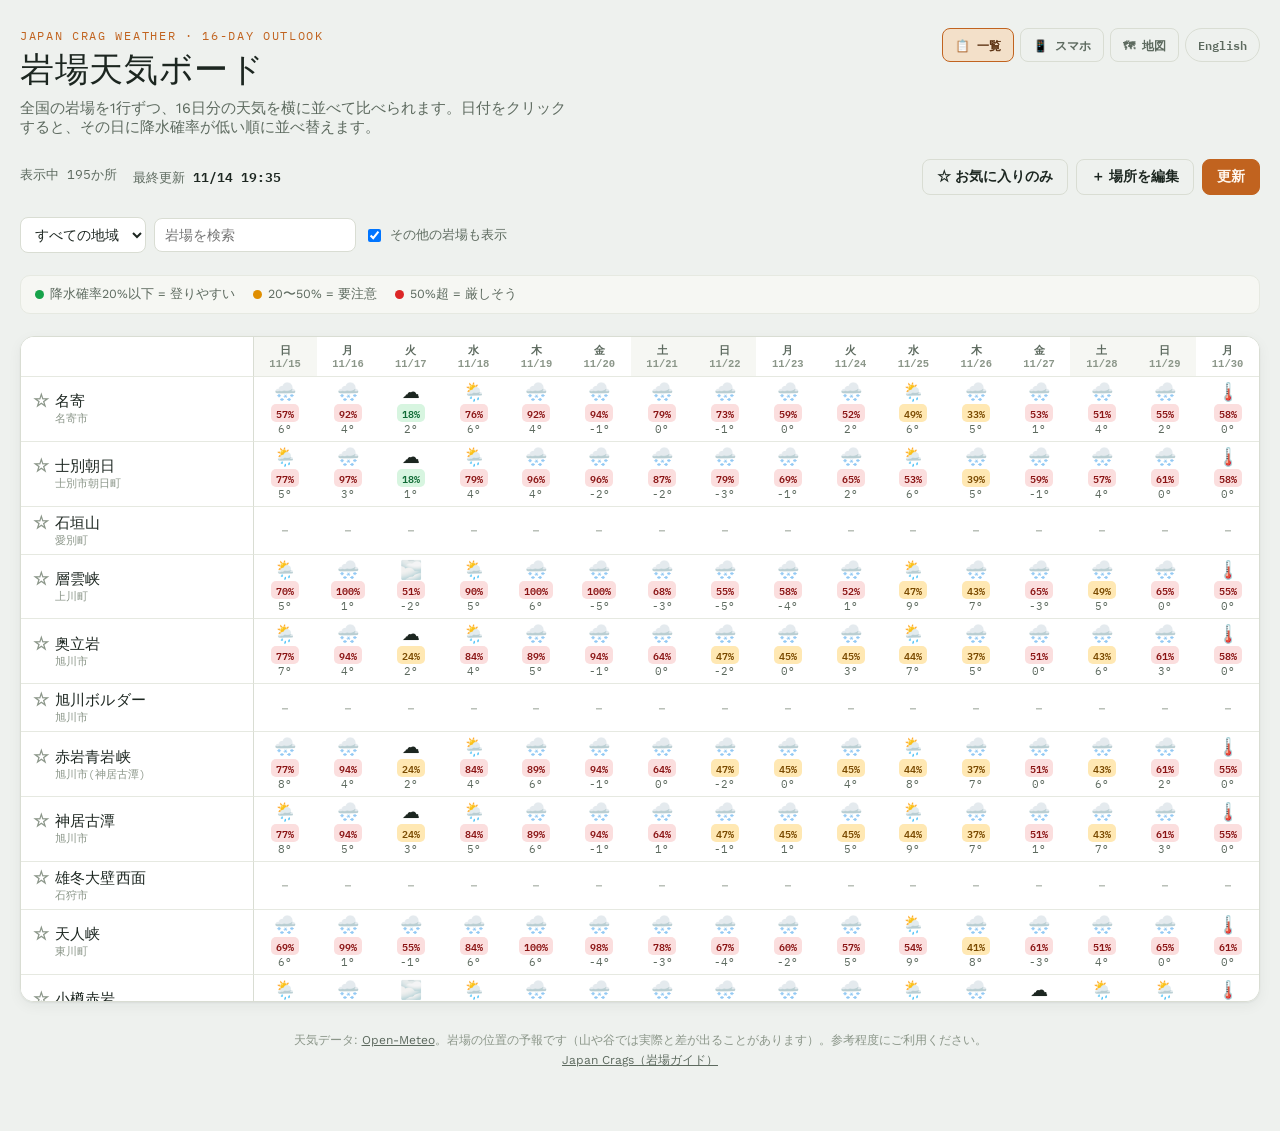
==== commit cff3099a: "More crags (195), full-screen map with decluttering, table list and ranked phone view, English versi" ====
--- a/index.html
+++ b/index.html
@@ -5,18 +5,22 @@
 <meta name="viewport" content="width=device-width, initial-scale=1" />
 <meta name="google-site-verification" content="5ssYtraUN7Qin5nMZVp0XB-z2Ccbjzz2m-BGXpXzD_s" />
 <title>岩場天気ボード - クライミング岩場の天気予報まとめ</title>
-<meta name="description" content="全国のクライミング・ボルダリングの岩場、最寄り町の天気予報をまとめて比較できる無料ツール。16日間の予報を一覧・地図・スマホ向けカレンダーから確認できます。" />
+<meta name="description" content="全国190か所以上のクライミング・ボルダリングの岩場の天気予報を、16日分まとめて比較できる無料ツール。一覧・地図・スマホ向けのおすすめ順表示から確認できます。" />
 <meta name="robots" content="index,follow" />
 <link rel="canonical" href="https://weather.japancrags.com/" />
+<link rel="alternate" hreflang="ja" href="https://weather.japancrags.com/" data-path="./" />
+<link rel="alternate" hreflang="en" href="https://weather.japancrags.com/en/" data-path="en/" />
+<link rel="alternate" hreflang="x-default" href="https://weather.japancrags.com/en/" />
+<script>try{var p=localStorage.getItem("crag-weather-lang"),c=document.documentElement.lang;if(p&&p!==c){var a=document.querySelector('link[rel=alternate][hreflang="'+p+'"]');if(a)location.replace(a.getAttribute("data-path"))}}catch(e){}</script>
 <meta property="og:type" content="website" />
 <meta property="og:site_name" content="岩場天気ボード" />
 <meta property="og:title" content="岩場天気ボード - クライミング岩場の天気予報まとめ" />
-<meta property="og:description" content="全国のクライミング・ボルダリングの岩場、最寄り町の天気予報をまとめて比較できる無料ツール。" />
+<meta property="og:description" content="全国190か所以上のクライミング・ボルダリングの岩場の天気予報を、16日分まとめて比較できる無料ツール。" />
 <meta property="og:url" content="https://weather.japancrags.com/" />
 <meta property="og:locale" content="ja_JP" />
 <meta name="twitter:card" content="summary" />
 <meta name="twitter:title" content="岩場天気ボード - クライミング岩場の天気予報まとめ" />
-<meta name="twitter:description" content="全国のクライミング・ボルダリングの岩場、最寄り町の天気予報をまとめて比較できる無料ツール。" />
+<meta name="twitter:description" content="全国190か所以上のクライミング・ボルダリングの岩場の天気予報を、16日分まとめて比較できる無料ツール。" />
 <link rel="stylesheet" href="style.css" />
 <script type="application/ld+json">
 {
@@ -24,7 +28,7 @@
   "@type": "WebApplication",
   "name": "岩場天気ボード",
   "url": "https://weather.japancrags.com/",
-  "description": "全国のクライミング・ボルダリングの岩場、最寄り町の天気予報をまとめて比較できる無料ツール。",
+  "description": "全国190か所以上のクライミング・ボルダリングの岩場の天気予報を、16日分まとめて比較できる無料ツール。",
   "applicationCategory": "UtilitiesApplication",
   "operatingSystem": "Any",
   "inLanguage": "ja",
@@ -33,7 +37,7 @@
 </script>
 <script>
   // Narrow-screen visitors get the touch-friendly layout automatically;
-  // a visitor who came back here on purpose (via the mobile page's nav) is left alone.
+  // a visitor who came back here on purpose (via the phone page's nav) is left alone.
   try{
     var prefersDesktop = sessionStorage.getItem("crag-weather-prefer-desktop") === "1";
     if(!prefersDesktop && window.matchMedia("(max-width: 700px)").matches){
@@ -43,7 +47,7 @@
 </script>
 </head>
 <body>
-<div class="wrap">
+<div class="wrap wide">
   <header>
     <div class="header-top">
       <div>
@@ -54,22 +58,29 @@
         <span class="view-switch active">📋 一覧</span>
         <a class="view-switch" href="mobile.html">📱 スマホ</a>
         <a class="view-switch" href="map.html">🗺 地図</a>
+        <a class="lang-btn" href="en/" hreflang="en" lang="en" data-lang="en">English</a>
       </nav>
     </div>
-    <p class="sub">登録した岩場の最寄り町・地域の天気を横並びで比較。1枚をスクロールすると全部そろって動きます。</p>
+    <p class="sub">全国の岩場を1行ずつ、16日分の天気を横に並べて比べられます。日付をクリックすると、その日に降水確率が低い順に並べ替えます。</p>
   </header>
 
   <div class="toprow">
     <div class="meta">
-      <span>登録数 <b id="count-label">–</b> か所</span>
+      <span id="shown-label">–</span>
       <span id="updated-label">読み込み中…</span>
     </div>
-    <div style="display:flex;gap:8px;align-items:center;">
+    <div style="display:flex;gap:8px;align-items:center;flex-wrap:wrap;">
       <span class="hidden-note" id="hidden-note" style="display:none;"></span>
       <button class="ghost fav-toggle" id="fav-toggle">☆ お気に入りのみ</button>
       <button class="ghost" id="edit-toggle">＋ 場所を編集</button>
       <button class="primary" id="refresh-btn">更新</button>
     </div>
+  </div>
+
+  <div class="filters">
+    <select id="pref-select" aria-label="地域"><option value="">すべての地域</option></select>
+    <input type="search" id="query-input" placeholder="岩場を検索" aria-label="岩場を検索" />
+    <label class="check"><input type="checkbox" id="more-toggle" checked /> その他の岩場も表示</label>
   </div>
 
   <div class="legend">
@@ -89,14 +100,15 @@
     <p class="hint">Open-Meteoのジオコーディングで検索します。ヒットしたら追加してください（この端末にのみ保存されます）。</p>
   </div>
 
-  <div class="locations" id="locations"></div>
+  <div class="matrix-wrap" id="matrix"></div>
 
   <footer>
-    天気データ: <a href="https://open-meteo.com/" target="_blank" rel="noopener">Open-Meteo</a>。岩場の正確な位置ではなく最寄りの町・地域の予報です。参考程度にご利用ください。
+    天気データ: <a href="https://open-meteo.com/" target="_blank" rel="noopener">Open-Meteo</a>。岩場の位置の予報です（山や谷では実際と差が出ることがあります）。参考程度にご利用ください。<br/>
+    <a href="https://japancrags.com/ja/">Japan Crags（岩場ガイド）</a>
   </footer>
 </div>
 
 <script src="shared.js"></script>
 <script src="app.js"></script>
 </body>
-</html>
+</html>
--- a/style.css
+++ b/style.css
@@ -206,3 +206,49 @@
 @media (max-width:480px){
   .strip{grid-auto-columns:78px;}
 }
+
+/* ---- language button, wide layout, filters (list page) ---- */
+.lang-btn{
+  font-family:'IBM Plex Mono',monospace;font-size:12px;font-weight:600;color:var(--text-muted);
+  border:1px solid var(--border);border-radius:999px;padding:6px 12px;text-decoration:none;white-space:nowrap;
+}
+.lang-btn:hover{border-color:var(--accent);color:var(--accent-ink);}
+.wrap.wide{max-width:1240px;}
+.filters{display:flex;flex-wrap:wrap;gap:8px;align-items:center;}
+.filters select,.filters input[type="search"]{
+  border:1px solid var(--border);border-radius:8px;padding:8px 10px;background:var(--surface);
+  color:var(--text);font-family:'Work Sans',sans-serif;font-size:14px;min-width:0;
+}
+.filters label.check{display:flex;align-items:center;gap:6px;font-size:13px;color:var(--text-muted);}
+
+/* ---- list page: crags x days table ---- */
+.matrix-wrap{
+  overflow:auto;max-height:74vh;background:var(--surface);
+  border:1px solid var(--border);border-radius:14px;box-shadow:var(--shadow);
+}
+table.matrix{border-collapse:separate;border-spacing:0;font-size:12px;width:max-content;min-width:100%;}
+.matrix th,.matrix td{border-bottom:1px solid var(--border-soft);}
+.matrix thead th{position:sticky;top:0;z-index:3;background:var(--surface);padding:6px 2px;text-align:center;}
+.matrix th.date-col{cursor:pointer;min-width:54px;}
+.matrix th.date-col:hover{background:var(--accent-soft);}
+.matrix th.date-col.weekend{background:var(--surface-raised);color:var(--accent-ink);}
+.matrix th.date-col.sorted{outline:2px solid var(--accent);outline-offset:-2px;}
+.matrix th.date-col .wd{display:block;font-size:11px;font-weight:600;color:var(--text-muted);}
+.matrix th.date-col .dt{display:block;font-family:'IBM Plex Mono',monospace;font-size:10.5px;color:var(--text-faint);}
+.matrix th.crag-col{
+  position:sticky;left:0;z-index:2;background:var(--surface);text-align:left;font-weight:400;
+  min-width:150px;max-width:200px;padding:6px 10px;border-right:1px solid var(--border);
+}
+.matrix thead th.crag-col{z-index:4;}
+.matrix .crag-name{display:flex;align-items:center;gap:4px;}
+.matrix .crag-name .nm{font-family:'Fjalla One',sans-serif;font-size:15px;letter-spacing:.01em;}
+.matrix .rg{font-family:'IBM Plex Mono',monospace;font-size:10.5px;color:var(--text-faint);margin-left:24px;}
+.matrix .star-btn{font-size:16px;}
+.mx-cell{text-align:center;padding:5px 2px;}
+.mx-cell .icon{display:block;font-size:18px;line-height:1.1;}
+.mx-cell .pop{
+  display:inline-block;font-family:'IBM Plex Mono',monospace;font-size:10px;font-weight:600;
+  border-radius:5px;padding:0 5px;margin-top:2px;
+}
+.mx-cell .hi{display:block;font-family:'IBM Plex Mono',monospace;font-size:10.5px;color:var(--text-muted);}
+.mx-cell.empty{color:var(--text-faint);}
